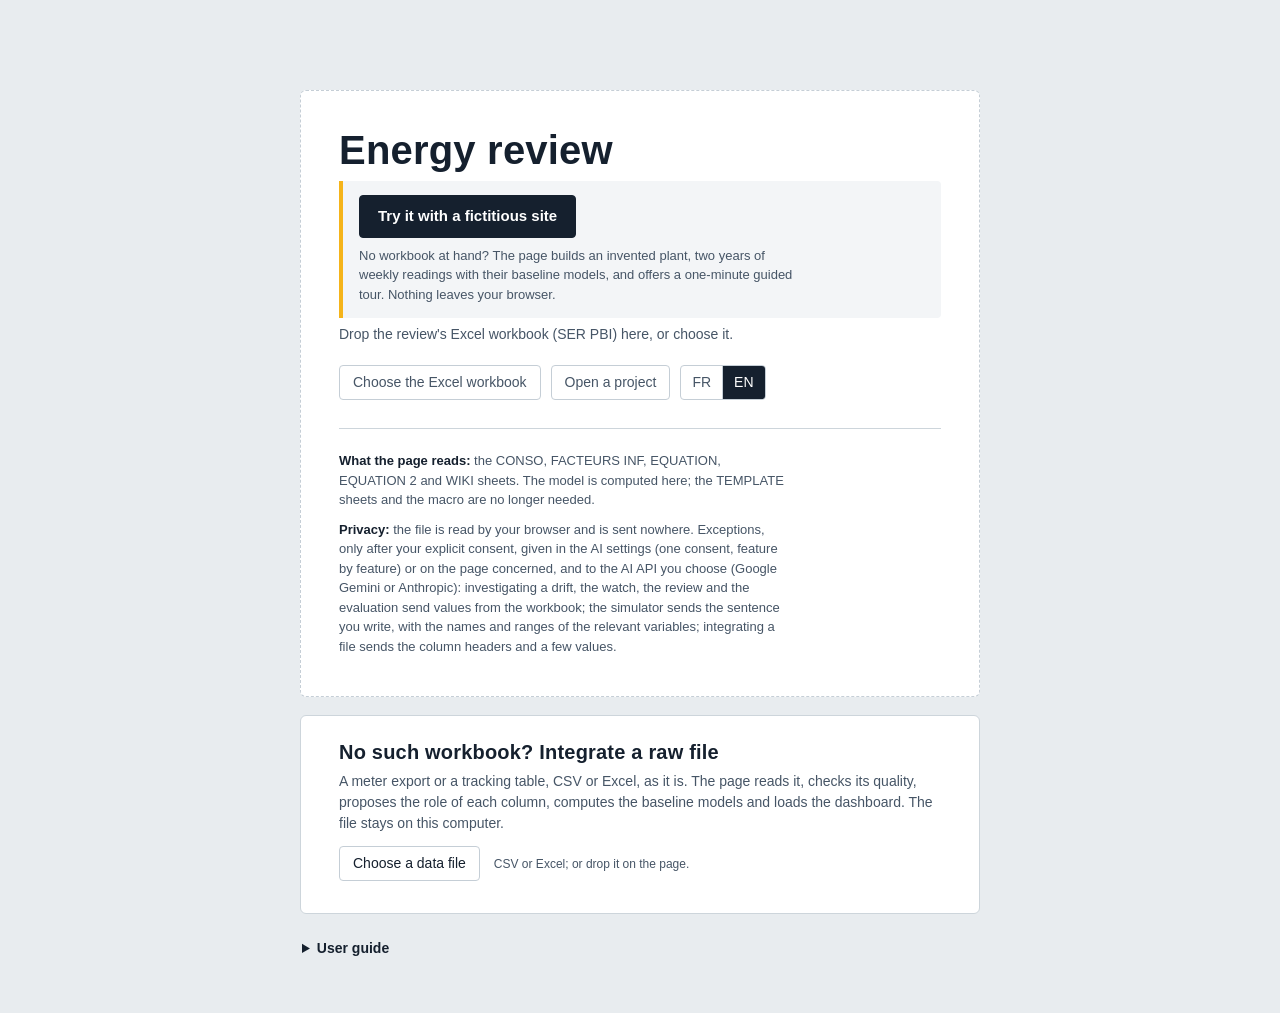
==== docs/index.html @ e47b9595 "Publish the dashboard on GitHub Pages docs/index.html is the assembled single-file dashboard; it run" ====
<!doctype html>
<html lang="fr">
<head>
<meta charset="utf-8">
<meta name="viewport" content="width=device-width, initial-scale=1">
<title>Revue énergétique</title>
<style>
/* Direction : une feuille de relevé d'atelier énergie. Fond acier froid, feuilles blanches, chiffres en DIN
   (le lettrage des compteurs et des plaques signalétiques), onglets en intercalaires de classeur,
   et un seul accent, l'ambre de signalisation, réservé à ce qui est « en cours ». Polices du système uniquement. */
:root {
  color-scheme: light;
  --plan: #e8ecef; --surface: #ffffff; --creux: #f3f5f7; --encre: #15202e; --encre2: #465566; --muet: #6b7884;
  --grille: #e2e7eb; --axe: #c5ced6; --bord: #cdd5db; --voile: rgba(21,32,46,.06); --signal: #f5b41a;
  --s1: #2a78d6; --s2: #eb6834; --s3: #1baf7a; --s4: #eda100; --s5: #e87ba4; --s6: #008300; --s7: #6250d6; --s8: #e34948;
  --plus: #e34948; --moins: #2a78d6; --contexte: #465566; --neutre: #c5ced6;
  --bon: #0ca30c; --critique: #d03b3b; --alerte: #f5b41a;
  --f-texte: "Avenir Next", "Segoe UI Variable Text", "Segoe UI", "Helvetica Neue", Arial, sans-serif;
  --f-chiffre: "DIN Alternate", Bahnschrift, "DIN 2014", "Roboto Condensed", "Avenir Next Condensed", "Arial Narrow", sans-serif;
}
@media (prefers-color-scheme: dark) {
  :root {
    color-scheme: dark;
    --plan: #0e141a; --surface: #17202a; --creux: #111920; --encre: #e9eef3; --encre2: #b4c0cb; --muet: #8493a1;
    --grille: #26313c; --axe: #36434f; --bord: #2c3945; --voile: rgba(233,238,243,.07); --signal: #e9a80c;
    --s1: #3987e5; --s2: #d95926; --s3: #199e70; --s4: #c98500; --s5: #d55181; --s6: #0ca30c; --s7: #9085e9; --s8: #e66767;
    --plus: #e66767; --moins: #3987e5; --contexte: #b4c0cb; --neutre: #465566; --alerte: #e9a80c;
  }
}
* { box-sizing: border-box; }
html, body { margin: 0; }
body { background: var(--plan); color: var(--encre); font: 14px/1.5 var(--f-texte); }
button, select, input { font: inherit; color: inherit; }
a { color: inherit; }
:focus-visible { outline: 2px solid var(--encre); outline-offset: 2px; }
.page { margin: 0; padding: 0; }

/* Coque : panneau de navigation à gauche, contenu à droite */
.coque { display: grid; grid-template-columns: 238px minmax(0, 1fr); min-height: 100vh; }
.panneau { position: sticky; top: 0; align-self: start; height: 100vh; overflow-y: auto; display: flex; flex-direction: column; gap: 20px; padding: 20px 12px 16px; border-right: 1px solid var(--bord); }
.marque { padding: 0 8px; }
.marque .nom { font: 700 21px/1.15 var(--f-chiffre); letter-spacing: .01em; }
.marque .fichier { color: var(--encre2); font-size: 12px; margin-top: 4px; overflow: hidden; text-overflow: ellipsis; white-space: nowrap; }
.marque .badge { display: inline-block; margin-top: 6px; }
.menu { position: relative; display: flex; flex-direction: column; gap: 16px; }
.titre-groupe { font-size: 12px; color: var(--muet); padding: 0 8px 4px; }
.entree { display: flex; align-items: center; gap: 10px; width: 100%; border: 0; background: none; border-radius: 5px; padding: 7px 8px; cursor: pointer; color: var(--encre2); text-align: left; }
.entree:hover { background: var(--voile); color: var(--encre); }
.entree[aria-current="page"] { background: var(--surface); color: var(--encre); font-weight: 600; box-shadow: 0 0 0 1px var(--bord); }
.entree svg { flex: none; }
.entree:focus-visible { outline-offset: -2px; }
.pied { margin-top: auto; display: flex; flex-direction: column; gap: 8px; padding: 0 2px; }
.pied .btn { width: 100%; text-align: center; }
.pied .segments { align-self: flex-start; }
.contenu { min-width: 0; max-width: 1380px; padding: 22px 28px 56px; }
.chapeau { color: var(--encre2); max-width: 84ch; margin: 0 0 18px; }

/* En-tête */
.entete { display: flex; flex-wrap: wrap; align-items: baseline; gap: 6px 16px; margin-bottom: 16px; }
.entete h1 { font: 700 26px/1.1 var(--f-chiffre); letter-spacing: .01em; margin: 0; }
.entete .fichier { color: var(--encre2); font-size: 13px; }
.entete .espace { flex: 1; }
.btn { border: 1px solid var(--axe); background: var(--surface); border-radius: 4px; padding: 6px 13px; cursor: pointer; text-decoration: none; display: inline-block; }
.btn:hover { border-color: var(--encre); }
.btn.principal { background: var(--encre); color: var(--surface); border-color: var(--encre); }
.btn.principal:hover { opacity: .88; }
.badge { font-size: 12px; color: var(--encre2); border: 1px solid var(--axe); border-radius: 3px; padding: 1px 8px; }
.en-cours { display: inline-block; font-size: 11.5px; font-weight: 600; line-height: 1.5; color: #15202e; background: var(--signal); border-radius: 3px; padding: 0 6px; }

.feuille { background: var(--surface); border: 1px solid var(--bord); border-radius: 6px; padding: 22px 26px 28px; }

/* Filtres */
.filtres { display: flex; flex-wrap: wrap; align-items: flex-end; gap: 12px 20px; margin-bottom: 20px; }
.filtre { display: flex; flex-direction: column; gap: 4px; }
.filtre > span { font-size: 12px; color: var(--encre2); }
.filtre > .segments { align-self: flex-start; }
.segments { display: inline-flex; border: 1px solid var(--axe); border-radius: 4px; overflow: hidden; background: var(--surface); }
.segments button { border: 0; background: none; padding: 6px 11px; cursor: pointer; color: var(--encre2); }
.segments button + button { border-left: 1px solid var(--axe); }
.segments button:hover { background: var(--voile); }
.segments button[aria-pressed="true"] { background: var(--encre); color: var(--surface); }
.segments button:focus-visible { outline-offset: -3px; }
select, input[type="date"], input[type="number"], input[type="password"] { border: 1px solid var(--axe); background: var(--surface); border-radius: 4px; padding: 6px 8px; max-width: 280px; }
input[type="password"] { width: 260px; max-width: 100%; }
input[type="number"] { width: 130px; }
.dates { display: inline-flex; align-items: center; gap: 6px; color: var(--encre2); }

/* Constat : la phrase qui ouvre l'onglet Dérives */
.constat { margin: 0 0 22px; padding: 2px 0 2px 18px; border-left: 6px solid var(--bord); }
.constat.alerte { border-left-color: var(--signal); }
.constat p { margin: 0; }
.constat .titre { font: 700 30px/1.16 var(--f-chiffre); letter-spacing: .005em; max-width: 50ch; }
.constat .suite { margin-top: 8px; color: var(--encre2); max-width: 72ch; }

/* Relevé : les chiffres de la période, lus comme sur un afficheur, séparés par des filets */
.tuiles { display: grid; grid-template-columns: repeat(auto-fit, minmax(176px, 1fr)); gap: 18px 0; margin: 0 0 22px -18px; overflow: hidden; }
.tuile { display: flex; flex-direction: column; padding: 0 18px; box-shadow: -1px 0 0 var(--bord); min-width: 0; }
.tuile .val { order: 0; font: 700 30px/1.1 var(--f-chiffre); font-variant-numeric: tabular-nums; overflow-wrap: anywhere; }
.tuile .lib { order: 1; font-size: 13px; font-weight: 600; margin-top: 5px; }
.tuile .det { order: 2; font-size: 12px; color: var(--encre2); margin-top: 1px; }
.tuile.hero .val { font-size: 48px; }
.fleche { display: inline-block; font-size: 11px; margin-right: 4px; }
.fleche.plus { color: var(--critique); } .fleche.moins { color: var(--bon); }

/* Sections de la feuille */
.grille { display: grid; grid-template-columns: repeat(12, minmax(0, 1fr)); gap: 30px 36px; }
.carte { grid-column: span 12; border-top: 1px solid var(--bord); padding-top: 16px; min-width: 0; }
.carte.demi { grid-column: span 6; }
@media (max-width: 900px) { .grille { grid-template-columns: minmax(0, 1fr); } .grille > * { grid-column: 1 / -1 !important; } }
.carte-tete { display: flex; align-items: baseline; gap: 12px; margin-bottom: 10px; }
.carte-tete h2 { font: 700 18px/1.25 var(--f-chiffre); letter-spacing: .01em; margin: 0; flex: 1; }
.carte-tete .sous { display: block; font: 400 12.5px/1.45 var(--f-texte); letter-spacing: 0; color: var(--encre2); margin-top: 3px; max-width: 96ch; }
.lien { border: 0; background: none; padding: 0; color: var(--encre2); cursor: pointer; text-decoration: underline; text-underline-offset: 2px; font-size: 12px; white-space: nowrap; }
.lien:hover { color: var(--encre); }
td .lien { font-size: inherit; color: var(--encre); }
.legende { display: flex; flex-wrap: wrap; gap: 4px 16px; font-size: 12px; color: var(--encre2); margin: 2px 0 6px; }
.legende span { display: inline-flex; align-items: center; gap: 6px; }
.cle-ligne { width: 16px; height: 2px; border-radius: 1px; display: inline-block; }
.cle-bloc { width: 10px; height: 10px; border-radius: 2px; display: inline-block; }
.cle-bande { width: 16px; height: 10px; border-radius: 2px; display: inline-block; opacity: .22; }
.zone { position: relative; width: 100%; }
.zone svg { display: block; width: 100%; overflow: visible; }
svg text { font: 11px var(--f-texte); fill: var(--muet); font-variant-numeric: tabular-nums; }
svg text.fin { fill: var(--encre2); font-size: 12px; }
svg text.titre-axe { fill: var(--encre2); }
.vide { color: var(--encre2); padding: 26px 0; }

/* Tableaux */
.table-defile { max-height: 340px; overflow: auto; }
table { border-collapse: collapse; width: 100%; font-size: 13px; font-variant-numeric: tabular-nums; }
th, td { padding: 6px 10px; text-align: right; border-bottom: 1px solid var(--grille); white-space: nowrap; }
th:first-child, td:first-child { text-align: left; padding-left: 0; }
th:last-child, td:last-child { padding-right: 0; }
thead th { position: sticky; top: 0; background: var(--surface); color: var(--encre2); font-weight: 600; border-bottom: 0; box-shadow: inset 0 -1.5px 0 var(--encre); }
tbody tr:hover td { background: var(--voile); }
td:has(> .btn.petit) { position: sticky; right: 0; background: var(--surface); box-shadow: -10px 0 8px -8px var(--surface); }

/* Barres classées et jauges */
.rangs { display: grid; grid-template-columns: minmax(120px, 34%) 1fr auto; gap: 8px 12px; align-items: center; font-size: 13px; }
.rangs .nom { overflow: hidden; text-overflow: ellipsis; white-space: nowrap; }
.rangs .piste { height: 12px; background: var(--voile); border-radius: 0 3px 3px 0; position: relative; }
.rangs .barre { position: absolute; left: 0; top: 0; bottom: 0; border-radius: 0 3px 3px 0; min-width: 2px; }
.rangs .chiffre { text-align: right; font-variant-numeric: tabular-nums; white-space: nowrap; }
.rangs .chiffre small { color: var(--encre2); margin-left: 6px; }
.rangs .ligne { display: contents; }
.rangs .ligne:hover .barre { filter: brightness(1.12); }

/* Barre segmentée */
.segbarre { display: flex; gap: 2px; height: 28px; margin: 6px 0 8px; }
.segbarre div { border-radius: 3px; min-width: 3px; display: flex; align-items: center; padding: 0 8px; color: #fff; font-size: 12px; font-weight: 600; white-space: nowrap; overflow: hidden; }
.segbarre div.sombre { color: #15202e; }
.segbarre div:hover { filter: brightness(1.1); }

/* Points à vérifier dans le classeur */
.alertes { background: var(--surface); border: 1px solid var(--bord); border-left: 4px solid var(--signal); border-radius: 0 4px 4px 0; padding: 8px 14px; margin-bottom: 16px; font-size: 13px; }
.alertes summary { cursor: pointer; }
.alertes ul { margin: 6px 0 2px; padding-left: 20px; color: var(--encre2); }

/* Accueil */
.accueil { max-width: 680px; margin: 10vh auto 0; background: var(--surface); border: 1px dashed var(--axe); border-radius: 6px; padding: 38px 38px 30px; }
.accueil.survol { border-style: solid; border-color: var(--encre); background: var(--creux); }
.accueil h1 { font: 700 40px/1.05 var(--f-chiffre); letter-spacing: .005em; margin: 0 0 10px; }
.accueil p { color: var(--encre2); margin: 6px 0 20px; max-width: 62ch; }
.accueil .aide { font-size: 13px; color: var(--encre2); margin-top: 28px; border-top: 1px solid var(--bord); padding-top: 16px; }
.accueil .aide p { margin: 6px 0 10px; }
.accueil .aide b { color: var(--encre); }
.erreur { color: var(--critique); margin-top: 14px; font-weight: 600; }

/* Infobulle */
.tip { position: fixed; z-index: 10; pointer-events: none; background: var(--surface); border: 1px solid var(--axe); border-radius: 4px; box-shadow: 0 8px 22px rgba(21,32,46,.18); padding: 8px 10px; font-size: 12.5px; max-width: 320px; }
.tip .t { color: var(--encre2); margin-bottom: 4px; }
.tip .l { display: flex; align-items: center; gap: 8px; }
.tip .l b { font-variant-numeric: tabular-nums; }
.tip .l span.n { color: var(--encre2); }

.arbo-energie { display: flex; align-items: center; gap: 8px; }
.note { font-size: 12px; color: var(--encre2); margin-top: 8px; max-width: 110ch; }
.note.attention::before { content: "⚠ "; color: var(--alerte); }

/* Onglet Dérives et agent d'instruction */
.btn.petit { padding: 2px 9px; font-size: 12px; }
.btn[disabled] { opacity: .45; cursor: default; }
.carte .filtre { max-width: 100%; }
.avis { background: var(--creux); border-left: 4px solid var(--signal); border-radius: 0 4px 4px 0; padding: 12px 16px; margin: 4px 0 14px; font-size: 13px; max-width: 110ch; }
.avis p { margin: 4px 0; }
.avis ul { margin: 6px 0; padding-left: 20px; color: var(--encre2); }
/* Suivi de l'instruction : progression, puis journal en étapes (un tour du modèle = une étape) */
.instruction { display: grid; grid-template-columns: minmax(0, 1fr); gap: 18px; margin-top: 8px; }
@media (min-width: 1100px) {
  .instruction { grid-template-columns: minmax(0, 5fr) minmax(0, 7fr); gap: 32px; align-items: start; }
  .instruction .suivi { position: sticky; top: 12px; }
  .instruction .journal { max-height: calc(100vh - 170px); }
}
.resultat > div:empty { display: none; }
.progres { display: flex; flex-wrap: wrap; align-items: center; gap: 6px 12px; margin-bottom: 8px; min-height: 24px; }
.progres b { font: 700 17px/1.2 var(--f-chiffre); letter-spacing: .01em; }
.progres .phase { color: var(--encre2); font-size: 13px; font-variant-numeric: tabular-nums; }
.voyant { width: 9px; height: 9px; border-radius: 50%; background: var(--signal); display: inline-block; flex: none; }
.voyant.bon { background: var(--bon); }
.voyant.mauvais { background: var(--critique); }
@media (prefers-reduced-motion: no-preference) { .voyant.actif { animation: battre 1.2s ease-in-out infinite; } }
@keyframes battre { 50% { opacity: .25; } }
.avancement { display: flex; gap: 3px; flex: 1 1 140px; max-width: 300px; }
.avancement span { height: 6px; flex: 1; border-radius: 2px; background: var(--grille); }
.avancement .fait { background: var(--encre); }
.avancement .cours { background: var(--signal); }
.avancement .echec { background: var(--critique); }
.journal { position: relative; border: 1px solid var(--bord); border-radius: 4px; background: var(--creux); padding: 10px 14px 10px 18px; max-height: 420px; overflow: auto; font-size: 13px; margin: 0 0 8px; }
.episode-eval { font-weight: 600; margin: 10px 0 6px -4px; }
.episode-eval:first-child { margin-top: 0; }
.etape { position: relative; padding: 0 0 10px 16px; border-left: 2px solid var(--bord); }
.etape:last-child { padding-bottom: 2px; }
.etape::before { content: ""; position: absolute; left: -7px; top: 4px; width: 8px; height: 8px; border-radius: 50%; background: var(--creux); border: 2px solid var(--axe); }
.etape.cours::before { background: var(--signal); border-color: var(--signal); }
.etape.fait::before { background: var(--encre); border-color: var(--encre); }
.etape.echec::before { background: var(--critique); border-color: var(--critique); }
.etape .tete { display: flex; align-items: baseline; gap: 10px; font-weight: 600; }
.etape .duree { font-weight: 400; color: var(--muet); font-variant-numeric: tabular-nums; }
.etape .dit, .etape .attente { color: var(--encre2); white-space: pre-wrap; margin: 2px 0; }
.etape .attente::before { content: "⏳ "; }
.etape details { margin: 3px 0; padding: 1px 4px; border-radius: 3px; }
.etape details.ko summary { color: var(--critique); }
.etape details.vise { background: color-mix(in srgb, var(--signal) 28%, transparent); box-shadow: 0 0 0 2px var(--signal); }
.etape summary b { font-weight: 600; }
/* Chiffres de la fiche : au survol, d'où vient le nombre */
.nb { border-bottom: 1px dotted var(--muet); cursor: help; }
.nb.absent { background: color-mix(in srgb, var(--signal) 40%, transparent); border-bottom: 1px solid var(--encre); }
.journal summary { cursor: pointer; overflow-wrap: anywhere; }
.journal code, .journal pre { font: 12px ui-monospace, Menlo, Consolas, monospace; }
.journal pre { margin: 4px 0 6px; padding: 6px 8px; background: var(--surface); border: 1px solid var(--bord); border-radius: 3px; max-height: 220px; overflow: auto; white-space: pre-wrap; overflow-wrap: anywhere; }
/* La fiche de dérive est un document : un feuillet, relié par sa marge */
.fiche { border: 1px solid var(--bord); border-left: 4px solid var(--encre); border-radius: 0 4px 4px 0; padding: 16px 22px 14px; margin-top: 10px; background: var(--creux); }
.fiche h3 { font: 700 18px/1.25 var(--f-chiffre); letter-spacing: .01em; margin: 0 0 2px; }
.fiche dl { display: grid; grid-template-columns: minmax(130px, 20%) minmax(0, 88ch); gap: 9px 18px; margin: 12px 0; font-size: 13.5px; }
.fiche dt { color: var(--encre2); }
.fiche dd { margin: 0; white-space: pre-wrap; overflow-wrap: anywhere; }
.fiche ol, .fiche ul { margin: 0; padding-left: 18px; }
.fiche li + li { margin-top: 5px; }
.fiche .preuve { display: block; color: var(--encre2); font-size: 12.5px; }
.fiche-pied { display: flex; flex-wrap: wrap; align-items: center; gap: 8px 14px; }

/* Graphiques : période signalée et projection */
svg text.marque { fill: #15202e; font-size: 11px; font-weight: 600; }
.cle-tirets { width: 16px; height: 0; border-top: 2px dashed; display: inline-block; }
/* Fiche : relevé de l'enjeu, relecture du juge, évaluation */
.fiche .tuiles { margin-top: 14px; margin-bottom: 6px; }
.juge { margin-top: 12px; padding: 10px 14px; border-left: 4px solid var(--bord); background: var(--surface); font-size: 13px; max-width: 110ch; }
.juge.ok { border-left-color: var(--bon); }
.juge.ko { border-left-color: var(--critique); }
.juge p { margin: 0 0 4px; }
.juge ul { margin: 6px 0; padding-left: 18px; }
.juge li + li { margin-top: 4px; }
.evaluation { margin: 0; }
.evaluation h3 { font: 700 18px/1.25 var(--f-chiffre); letter-spacing: .01em; margin: 0 0 4px; }
/* Mode d'emploi */
.fig { margin: 12px 0 16px; }
.fig img { display: block; width: 100%; max-width: 1040px; height: auto; border: 1px solid var(--axe); border-radius: 6px; }
.guide .fig ol { list-style: none; margin: 12px 0 0; padding: 0; counter-reset: repere; }
.guide .fig li { counter-increment: repere; position: relative; padding-left: 34px; min-height: 24px; }
.guide .fig li + li { margin-top: 7px; }
.guide .fig li::before { content: counter(repere); position: absolute; left: 0; top: -1px; width: 23px; height: 23px; border-radius: 50%; background: var(--signal); color: #15202e; font: 700 13px/23px var(--f-texte); text-align: center; }
.guide .sommaire { display: flex; flex-wrap: wrap; gap: 6px 8px; margin: 0 0 6px; }
.guide p, .guide li, .guide dd { max-width: 86ch; }
.guide p { margin: 0 0 8px; }
.guide ol, .guide ul { margin: 0 0 8px; padding-left: 22px; }
.guide li + li { margin-top: 5px; }
.guide dl { display: grid; grid-template-columns: minmax(120px, 190px) minmax(0, 1fr); gap: 7px 18px; margin: 0 0 8px; }
.guide dt { font-weight: 600; }
.guide dd { margin: 0; }
.guide .vers { display: flex; flex-wrap: wrap; gap: 8px; margin-top: 6px; }
.guide-accueil { max-width: 680px; margin: 18px auto 48px; }
.guide-accueil summary { cursor: pointer; font-weight: 600; padding: 6px 2px; }
.guide-accueil .grille { margin-top: 10px; background: var(--surface); border: 1px solid var(--bord); border-radius: 6px; padding: 4px 24px 22px; gap: 22px; }
@media (max-width: 700px) {
  .coque { grid-template-columns: minmax(0, 1fr); }
  .panneau { position: static; height: auto; border-right: 0; border-bottom: 1px solid var(--bord); padding: 12px; gap: 10px; }
  .menu { flex-direction: row; gap: 4px; overflow-x: auto; scrollbar-width: none; }
  .groupe { display: flex; gap: 2px; }
  .titre-groupe { display: none; }
  .entree { width: auto; white-space: nowrap; }
  .pied { margin-top: 0; flex-direction: row; flex-wrap: wrap; }
  .pied .btn { width: auto; }
  .contenu { padding: 14px 12px 40px; }
  .feuille { padding: 16px 14px 20px; }
  .entete h1 { font-size: 22px; }
  .constat .titre { font-size: 23px; }
  .tuile .val { font-size: 25px; }
  .tuiles { grid-template-columns: repeat(auto-fit, minmax(140px, 1fr)); }
  .fiche dl { grid-template-columns: 1fr; gap: 2px 0; }
  .fiche dd { margin-bottom: 8px; }
  .guide dl { grid-template-columns: 1fr; gap: 2px 0; }
  .guide dd { margin-bottom: 8px; }
}
@media print {
  .filtres, .panneau, .lien { display: none !important; }
  .coque { display: block; }
  body { background: #fff; }
  .feuille { border: 0; padding: 0; }
  td .lien { display: inline !important; text-decoration: none; }
}

/* bloc replié commun (repli) */
details.repli { margin-top: 10px; border-top: 1px solid var(--bord); padding-top: 8px; }
details.repli > summary { cursor: pointer; color: var(--encre2); font-size: .92em; list-style: none; display: inline-flex; align-items: center; gap: 6px; }
details.repli > summary::-webkit-details-marker { display: none; }
details.repli > summary::before { content: "▸"; display: inline-block; transition: transform .15s; }
details.repli[open] > summary::before { transform: rotate(90deg); }
details.repli > summary:focus-visible { outline: 2px solid currentColor; outline-offset: 2px; border-radius: 3px; }
details.repli > .repli-corps { margin-top: 8px; }
@media (prefers-reduced-motion: reduce) { details.repli > summary::before { transition: none; } }

/* ==== module : idee-1-prevision ==== */
/* Module « Prévision » : seulement ce que le style d'origine n'a pas. Couleurs par variables, donc thème sombre compris. */
.prev-segments button[disabled] { opacity: .45; cursor: not-allowed; }
.prev-segments button[disabled]:hover { background: none; }
.prev-note { margin: -8px 0 16px; }
.prev-avis { margin: 0 0 24px; }
.prev-avis p + p { margin-top: 8px; }
.prev-verdict { margin: 0 0 6px; padding-left: 12px; border-left: 4px solid var(--bord); font-weight: 600; max-width: 96ch; }
.prev-verdict.mieux { border-left-color: var(--bon); }
.prev-verdict.pire { border-left-color: var(--critique); }
.prev-verdict + p, .prev-verdict ~ p { margin: 0 0 8px; color: var(--encre2); font-size: 13px; max-width: 96ch; }
.prev-verdict ~ .table-defile { margin-top: 12px; }
svg text.prev-repere { fill: var(--encre2); font-weight: 600; }
/* Une seule colonne : la grille à 12 colonnes du style d'origine a 11 gouttières de 36 px, plus larges à elles seules qu'un écran de 390 px. */
.prev-grille { grid-template-columns: minmax(0, 1fr); }
.prev-grille > .carte { grid-column: auto; }
/* Vague 2 : la réponse d'abord, les avertissements en une ligne sous elle */
.prev-reponse { margin-bottom: 10px; }
.prev-ligne { margin: 0 0 6px; max-width: 110ch; }
.prev-grille + details.repli { margin-top: 18px; }
details.repli > .repli-corps > .prev-grille { margin-top: 0; }
.prev-filtres select { max-width: 220px; }


/* ==== module : idee-5-simulateur ==== */
/* Simulateur « et si » : une ligne de réglage par facteur, barres signées, tableau de comparaison */
.sim-champ { border: 1px solid var(--axe); background: var(--surface); border-radius: 4px; padding: 6px 10px; min-width: 0; max-width: 100%; width: 190px; }
.sim-phrase { display: flex; flex-wrap: wrap; gap: 8px; margin-bottom: 8px; }
.sim-phrase .sim-champ { flex: 1 1 280px; width: auto; }
.sim-facteur { display: grid; grid-template-columns: minmax(0, 1fr) minmax(0, 2.4fr); gap: 6px 22px; padding: 12px 0; border-top: 1px solid var(--grille); }
.sim-facteur .sim-nom b { display: block; overflow-wrap: anywhere; }
.sim-facteur .sim-nom small { color: var(--encre2); font-size: 12px; }
.sim-facteur .filtres { margin: 0; gap: 8px 14px; align-items: flex-end; }
.sim-facteur .note { grid-column: 1 / -1; margin: 0; }
.sim-facteur input[type="number"] { width: 96px; }
.sim-facteur select { max-width: 100%; }
.sim-puces { display: flex; flex-wrap: wrap; gap: 6px; }
.sim-puces .btn[aria-pressed="true"] { background: var(--encre); color: var(--surface); border-color: var(--encre); }
.sim-titre { font-size: 12px; color: var(--encre2); margin: 12px 0 6px; }
.sim-titre:first-child { margin-top: 0; }
.sim-barres .piste { border-radius: 3px; background: linear-gradient(var(--axe), var(--axe)) center / 1px 100% no-repeat, var(--voile); }
.sim-barres .barre { border-radius: 2px; min-width: 0; }
.sim-barres .nom { white-space: normal; overflow-wrap: anywhere; }
.sim-fort { font-weight: 600; }
.sim-compare th, .sim-compare td { white-space: normal; vertical-align: top; min-width: 132px; }
@media (max-width: 700px) {
  .sim-facteur { grid-template-columns: minmax(0, 1fr); }
  .sim-barres { grid-template-columns: minmax(96px, 38%) 1fr auto; }
}
/* Vague 2 : la réponse, puis le champ du scénario ; les avertissements en une ligne */
.sim-reponse { margin-bottom: 10px; }
.sim-reponse .titre { font-size: 24px; }
.sim-ligne { margin: 0 0 6px; max-width: 110ch; }
.sim-ecrire { margin: 0 0 14px; }
.sim-ecrire h2 { font-size: 15px; margin: 0 0 8px; }
.sim-ecrire .note { margin: 0; }
details.repli .sim-facteur:first-child { border-top: 0; }
@media (max-width: 700px) { .sim-reponse .titre { font-size: 20px; } }
.sim-tete-graphe { display: flex; flex-wrap: wrap; align-items: flex-end; justify-content: space-between; gap: 6px 18px; margin-bottom: 4px; }
.sim-tete-graphe .legende { margin: 0; }
.sim-tete-graphe select { max-width: 240px; }
.sim-replis > details.repli { margin-top: 0; padding: 7px 0; }
.sim-aide { margin: 0 0 4px; }
.sim-tete-graphe .filtre { flex-direction: row; align-items: center; gap: 8px; }
.sim-sous { margin: 0; flex: 1 1 200px; }


/* ==== module : idee-4-veille ==== */
/* Veille : éléments repris par la page Dérives (règle de tri, statuts, mémoire). Mêmes variables et mêmes filets que le reste de la feuille. */
.vei-gardes { margin: 12px 0 0; padding-left: 18px; font-size: 13px; color: var(--encre2); max-width: 110ch; }
.vei-gardes li + li { margin-top: 4px; }
.vei-bilan { margin: 0 0 10px; font-size: 13.5px; max-width: 110ch; }
.vei-coches { display: flex; flex-wrap: wrap; gap: 6px 20px; margin: 0 0 10px; font-size: 13px; }
.vei-coche { display: inline-flex; align-items: center; gap: 6px; cursor: pointer; }
.vei-coche input { margin: 0; accent-color: var(--encre); }
.vei-regle { margin: 0 0 12px; padding: 8px 12px; background: var(--creux); border-left: 4px solid var(--bord); border-radius: 0 4px 4px 0; font-size: 13px; max-width: 110ch; }
.vei-marque { display: inline-block; font-size: 11.5px; font-weight: 600; line-height: 1.5; color: var(--encre2); border: 1px solid var(--axe); border-radius: 3px; padding: 0 6px; white-space: normal; }
.vei-marque.fort { color: var(--encre); border-color: var(--encre); }
.vei-marque + .vei-marque { margin-left: 4px; }
.vei-detail { display: block; font-size: 12px; color: var(--encre2); }
.vei-saisie { display: inline-flex; flex-wrap: wrap; align-items: center; gap: 6px; }
.vei-motif { border: 1px solid var(--axe); background: var(--surface); border-radius: 4px; padding: 4px 8px; width: 230px; max-width: 100%; font-size: 13px; }
.vei-etat { margin: 4px 0 10px; font-size: 13.5px; color: var(--encre2); }
.vei-etat.erreur { color: var(--critique); font-weight: 600; }
.vei-pied { display: flex; flex-wrap: wrap; align-items: center; gap: 8px 14px; }
.vei-libelle { font-size: 12px; color: var(--encre2); }


/* ==== module : idee-2-revue ==== */
/* Module Revue : quatre étapes à l'écran, puis le document, seul à l'impression. */
.rev-marge { margin: 0 0 10px; }
.rev-actions { display: flex; flex-wrap: wrap; align-items: center; gap: 8px 14px; margin: 0 0 10px; }
.rev-actions .note, .rev-valider .note { margin: 0; flex: 1 1 240px; }
.rev-actions .progres { margin: 0; }
.rev-page input[type="text"] { border: 1px solid var(--axe); background: var(--surface); border-radius: 4px; padding: 6px 8px; width: 240px; max-width: 100%; }
.rev-valider { margin: 22px 0 12px; padding-top: 14px; border-top: 1px solid var(--bord); }
.rev-page .journal pre { white-space: pre-wrap; overflow-wrap: anywhere; }

/* Dossier de faits : identifiant en marge, phrase en regard */
.rev-faits summary { cursor: pointer; font-weight: 600; padding: 4px 0; }
.rev-grille-faits { display: grid; grid-template-columns: 3.2em minmax(0, 104ch); gap: 4px 10px; margin: 0; font-size: 13px; }
.rev-grille-faits dt { font: 700 13px/1.5 var(--f-chiffre); color: var(--encre2); }
.rev-grille-faits dd { margin: 0; overflow-wrap: anywhere; }

/* Relecture : une section par feuillet, la marge dit son état */
.rev-section { border-left: 4px solid var(--bord); padding: 2px 0 4px 16px; margin: 18px 0 0; max-width: 104ch; }
.rev-section.ok { border-left-color: var(--bon); }
.rev-section.ko { border-left-color: var(--critique); }
.rev-section.attente { border-left-color: var(--signal); }
.rev-section-tete { display: flex; flex-wrap: wrap; align-items: baseline; gap: 6px 10px; }
.rev-section h3 { font: 700 17px/1.25 var(--f-chiffre); letter-spacing: .01em; margin: 0; flex: 1 1 220px; }
.rev-texte { white-space: pre-wrap; overflow-wrap: anywhere; margin: 6px 0; font-size: 13.5px; line-height: 1.6; }
.rev-renvoi { font: 600 11.5px var(--f-chiffre); color: var(--muet); white-space: nowrap; cursor: help; }
.nb.rev-hors { border-bottom: 2px dotted var(--signal); }
.nb.rev-leve { border-bottom: 1px dashed var(--muet); }
.rev-sig { background: color-mix(in srgb, var(--signal) 40%, transparent); color: inherit; border-bottom: 1px solid var(--encre); }
.rev-section textarea { display: block; width: 100%; min-height: 190px; margin: 8px 0; padding: 8px 10px; font: inherit; line-height: 1.5; color: inherit; background: var(--surface); border: 1px solid var(--axe); border-radius: 4px; resize: vertical; }
.rev-section .juge { margin-top: 6px; font-size: 12.5px; }
.rev-signalements { list-style: none; margin: 0 0 12px; padding: 0; font-size: 13px; max-width: 110ch; }
.rev-signalements li { display: flex; flex-wrap: wrap; align-items: baseline; gap: 4px 12px; padding: 6px 0 6px 12px; border-left: 4px solid var(--critique); border-bottom: 1px solid var(--grille); }
.rev-signalements li.leve { border-left-color: var(--bord); color: var(--muet); }
.rev-signalements span { flex: 1 1 260px; min-width: 0; overflow-wrap: anywhere; }

/* Le document : ce qui s'imprime */
.rev-document { background: var(--surface); border: 1px solid var(--bord); border-top: 4px solid var(--encre); border-radius: 0 0 4px 4px; padding: 26px 32px 22px; margin: 28px 0 0; max-width: 100ch; }
.rev-document h2 { font: 700 27px/1.15 var(--f-chiffre); letter-spacing: .005em; margin: 2px 0 14px; }
.rev-document h3 { font: 700 17px/1.25 var(--f-chiffre); letter-spacing: .01em; margin: 22px 0 4px; padding-top: 12px; border-top: 1px solid var(--bord); }
.rev-document p { margin: 0; }
.rev-bandeau { border-left: 4px solid var(--signal); background: var(--creux); padding: 8px 12px; margin: 0 0 14px; font-weight: 600; }
.rev-bandeau ul { font-weight: 400; font-size: 13px; margin: 4px 0 0; padding-left: 18px; }
.rev-meta { display: grid; grid-template-columns: minmax(150px, 27%) minmax(0, 1fr); gap: 5px 16px; margin: 0; font-size: 12.5px; }
.rev-meta dt { color: var(--encre2); }
.rev-meta dd { margin: 0; overflow-wrap: anywhere; }
.rev-document mark.rev-sig::after { content: " ⚠"; }
.rev-annexe .rev-grille-faits { font-size: 12px; margin-top: 8px; }
.rev-document footer { margin-top: 22px; padding-top: 10px; border-top: 1px solid var(--bord); }
@media (max-width: 700px) {
  .rev-document { padding: 16px 14px; }
  .rev-document h2 { font-size: 22px; }
  .rev-meta { grid-template-columns: 1fr; gap: 0; }
  .rev-meta dd { margin-bottom: 7px; }
  .rev-section { padding-left: 10px; }
}
@media print {
  .rev-ecran, .contenu:has(.rev-page) > .entete, .contenu:has(.rev-page) > .alertes { display: none !important; }
  .contenu:has(.rev-page) { max-width: none; padding: 0; }
  .rev-document { page: rev-revue; border: 0; padding: 0; margin: 0; max-width: none; background: none; font-size: 10.5pt; line-height: 1.45; }
  .rev-document, .rev-document * { color: #15202e !important; }
  .rev-document h2 { font-size: 21pt; }
  .rev-document h3 { font-size: 12.5pt; border-top-color: #9aa7b3; break-after: avoid; }
  .rev-texte { font-size: 10.5pt; orphans: 3; widows: 3; }
  .rev-meta { font-size: 9pt; break-inside: avoid; }
  .rev-bandeau { background: none; border: 1pt solid #15202e; border-left-width: 4pt; break-inside: avoid; }
  .rev-sig { background: none; border-bottom: 1.5pt solid #15202e; font-weight: 700; }
  .rev-renvoi { color: #465566 !important; }
  .rev-annexe { break-before: page; }
  .rev-annexe .rev-grille-faits { font-size: 8.5pt; }
  .rev-grille-faits dd, .rev-document li { break-inside: avoid; }
  @page rev-revue { margin: 18mm 17mm 16mm; }
}
/* Vague 2 : la réponse d'abord */
.rev-reponse { margin-bottom: 14px; }
.rev-reponse .titre { font-size: 24px; }
@media print { .rev-reponse { display: none; } }


/* ==== module : idee-3-evaluation ==== */
/* Module « Évaluation » : note d'une question, piste de réussite, tableaux à texte long. */
.evl-note { display: inline-block; font-size: 12px; font-weight: 600; line-height: 1.5; white-space: nowrap; color: var(--encre2); border: 1px solid var(--axe); border-left-width: 4px; border-radius: 3px; padding: 0 7px; background: var(--surface); }
.evl-note.bon { color: var(--encre); border-left-color: var(--bon); }
.evl-note.mauvais { color: var(--encre); border-left-color: var(--critique); }
.evl-voulue { display: inline-block; margin-left: 6px; font-size: 11.5px; font-weight: 600; line-height: 1.5; white-space: nowrap; color: #15202e; background: var(--signal); border-radius: 3px; padding: 0 6px; cursor: help; }
.evl-piste { display: block; width: 100%; min-width: 90px; height: 10px; background: var(--voile); border-radius: 2px; overflow: hidden; }
.evl-piste span { display: block; height: 100%; background: var(--encre); }
.evl-large { max-height: 560px; }
.evl-large td { vertical-align: top; }
.evl-large td:nth-child(3), .evl-jeu td:nth-child(4), .evl-jeu td:nth-child(5) { white-space: normal; text-align: left; min-width: 250px; overflow-wrap: anywhere; }
.evl-large th:nth-child(3), .evl-jeu th:nth-child(4), .evl-jeu th:nth-child(5) { text-align: left; }
.evl-jeu summary { cursor: pointer; font-weight: 600; padding: 2px 0 8px; }
.evl-jeu code { font: 12px ui-monospace, Menlo, Consolas, monospace; color: var(--encre2); }
.evl-echec { border-left-color: var(--critique); }
.evl-echec + .evl-echec { margin-top: 12px; }
.evl-echec h3 { font-size: 16px; }
.evl-echec dl { margin-bottom: 2px; }
.evl-h3 { font: 700 15px/1.25 var(--f-chiffre); letter-spacing: .01em; margin: 18px 0 6px; }
@media (max-width: 700px) { .evl-large td:nth-child(3), .evl-jeu td:nth-child(4), .evl-jeu td:nth-child(5) { min-width: 200px; } }
/* Vague 2 : la réponse d'abord */
.evl-reponse { margin-bottom: 14px; }
.evl-reponse .titre { font-size: 24px; }


/* ==== module : idee-6-integration ==== */
/* Module Intégration : un second feuillet sous la zone de dépôt, puis une page du tableau de bord. */
.itg-accueil { max-width: 680px; margin: 18px auto 0; background: var(--surface); border: 1px solid var(--bord); border-radius: 6px; padding: 24px 38px 26px; }
.itg-accueil.itg-large { max-width: 1120px; }
.itg-titre { font: 700 20px/1.25 var(--f-chiffre); letter-spacing: .01em; margin: 0 0 6px; }
.itg .carte + .itg-titre { margin-top: 30px; padding-top: 16px; border-top: 1px solid var(--bord); }
.itg p { color: var(--encre2); max-width: 96ch; margin: 6px 0 12px; overflow-wrap: anywhere; }
.itg p.erreur { color: var(--critique); }
.itg .carte { margin-top: 24px; }
.itg .filtres { margin-bottom: 4px; }
.itg-actions { display: flex; flex-wrap: wrap; align-items: center; gap: 8px 14px; margin: 10px 0 6px; }
.itg-actions .note { margin-top: 0; }
.itg-actions .btn { white-space: normal; text-align: left; }
.itg-points { margin: 4px 0 12px; padding-left: 20px; font-size: 13px; color: var(--encre2); max-width: 110ch; }
.itg-points li + li { margin-top: 5px; }
.itg-bloque li { color: var(--critique); font-weight: 600; }
.itg-gauche th, .itg-gauche td { text-align: left; vertical-align: top; }
.itg-gauche .table-defile { max-height: 420px; }
.itg-pli { display: block; white-space: normal; min-width: 180px; max-width: 360px; color: var(--encre2); font-size: 12.5px; }
.itg-eq { font-variant-numeric: tabular-nums; overflow-wrap: anywhere; }
.itg input[type="text"] { border: 1px solid var(--axe); background: var(--surface); border-radius: 4px; padding: 4px 7px; width: 170px; max-width: 100%; }
.itg td select { padding: 4px 6px; }
.itg details { margin: 6px 0 10px; font-size: 13px; }
.itg summary { cursor: pointer; color: var(--encre2); }
.itg pre { font: 12px ui-monospace, Menlo, Consolas, monospace; white-space: pre-wrap; overflow-wrap: anywhere; max-height: 260px; overflow: auto; margin: 6px 0; padding: 6px 8px; background: var(--surface); border: 1px solid var(--bord); border-radius: 3px; }
@media (max-width: 700px) { .itg-accueil { padding: 18px 16px 20px; } }
/* Vague 2 : la réponse d'abord, sur la page (pas sur l'accueil) */
.itg-reponse { margin-bottom: 14px; }
.itg-reponse .titre { font-size: 22px; overflow-wrap: anywhere; }


/* ==== module : idee-10-accueil ==== */
/* Module « Accueil » (acc) : essai sur un site fictif, vue d'ensemble, bandeau « données fictives », visite guidée. */
.acc-essai { margin: 6px 0 4px; padding: 14px 16px; background: var(--creux); border-left: 4px solid var(--signal); border-radius: 0 4px 4px 0; }
.acc-essai .btn.principal { font-size: 15px; font-weight: 600; padding: 9px 18px; }
.accueil .acc-essai p { margin: 8px 0 0; font-size: 13px; }
.accueil .acc-essai p.acc-ou { display: none; }
.acc-bandeau { flex-basis: 100%; display: flex; flex-wrap: wrap; align-items: baseline; gap: 2px 10px; font-size: 12.5px; color: var(--encre2); background: var(--creux); border: 1px dashed var(--axe); border-left: 4px solid var(--signal); border-radius: 0 4px 4px 0; padding: 5px 10px; }
.acc-bandeau b { color: var(--encre); }
.acc-outils { display: flex; justify-content: flex-end; margin: -6px 0 4px; }
.acc-synthese .titre { max-width: 62ch; font-size: 24px; }
.acc-tuiles .tuile .det .lien { font-size: inherit; }
.acc-liste { list-style: none; margin: 0; padding: 0; display: flex; flex-direction: column; gap: 12px; }
.acc-liste li { display: grid; grid-template-columns: minmax(0, 1fr) auto; gap: 2px 12px; align-items: center; padding: 10px 0 0; border-top: 1px solid var(--grille); }
.acc-liste li:first-child { border-top: 0; padding-top: 0; }
.acc-liste .acc-quoi { grid-column: 1; min-width: 0; overflow-wrap: anywhere; }
.acc-liste .acc-quoi .badge { margin-left: 4px; white-space: nowrap; }
.acc-liste .acc-nom { font: inherit; color: var(--encre); white-space: normal; text-align: left; overflow-wrap: anywhere; }   /* nom de la dérive : lien vers son détail */
.acc-liste .acc-chiffres { grid-column: 1; font-size: 12.5px; color: var(--encre2); }
.acc-liste .btn { grid-column: 2; grid-row: 1 / span 2; white-space: nowrap; }
.acc-montant { font: 700 15px/1.2 var(--f-chiffre); color: var(--encre); font-variant-numeric: tabular-nums; }
.acc-fait { color: var(--bon); border-color: var(--bon); }
.acc-actions { counter-reset: acc; }
.acc-actions li .acc-quoi::before { counter-increment: acc; content: counter(acc) ". "; font-weight: 700; color: var(--muet); }
@media (max-width: 480px) { .acc-liste li { grid-template-columns: minmax(0, 1fr); } .acc-liste .btn { grid-column: 1; grid-row: auto; justify-self: start; margin-top: 4px; } }

/* Visite guidée */
.acc-voile { position: fixed; inset: 0; z-index: 60; background: transparent; }
.acc-voile.plein { background: rgba(8, 13, 20, .55); }
.acc-spot { position: fixed; z-index: 61; border-radius: 6px; pointer-events: none; box-shadow: 0 0 0 3px var(--signal), 0 0 0 200vmax rgba(8, 13, 20, .55); }
.acc-spot[hidden] { display: none; }
.acc-bulle { position: fixed; z-index: 62; width: min(380px, calc(100vw - 24px)); background: var(--surface); color: var(--encre); border: 1px solid var(--bord); border-top: 4px solid var(--signal); border-radius: 6px; box-shadow: 0 12px 32px rgba(0, 0, 0, .28); padding: 14px 16px 12px; }
.acc-bulle:focus { outline: none; }
.acc-bulle h2 { font: 700 18px/1.25 var(--f-chiffre); margin: 2px 0 6px; }
.acc-bulle p { margin: 0 0 12px; font-size: 13.5px; color: var(--encre2); }
.acc-compte { font-size: 12px; color: var(--muet); }
.acc-boutons { display: flex; flex-wrap: wrap; align-items: center; gap: 8px; }
.acc-espace { flex: 1; }
.acc-bulle.acc-bas { left: 8px; right: 8px; bottom: 8px; top: auto; width: auto; max-height: 46vh; overflow-y: auto; }
@media print { .acc-voile, .acc-spot, .acc-bulle, .acc-bandeau, .acc-outils { display: none !important; } .acc-liste .acc-nom { display: inline !important; text-decoration: none; } }   /* le nom de la dérive reste imprimé */


/* ==== module : idee-11-ia ==== */
/* Réglages d'IA : bouton et indicateur en bas du menu, panneau modal, attente pendant un tour, notifications. */
.ia-pied { display: flex; flex-direction: column; gap: 6px; min-width: 0; position: sticky; bottom: -16px; margin: -12px 0 -16px; padding: 12px 2px 16px; background: var(--plan); }
.ia-bouton { display: flex; align-items: center; gap: 8px; width: 100%; text-align: left; border: 1px solid var(--axe); background: var(--surface); border-radius: 4px; padding: 6px 10px; cursor: pointer; font-size: 12.5px; line-height: 1.35; color: var(--encre); }
.ia-bouton:hover { border-color: var(--encre); }
.ia-bouton.attention { border-color: var(--alerte); }
.ia-bouton > span:last-child { min-width: 0; overflow-wrap: anywhere; }
.voyant.ia-gris { background: var(--neutre); }
.ia-travail { background: var(--creux); border: 1px solid var(--bord); border-left: 4px solid var(--signal); border-radius: 0 4px 4px 0; padding: 7px 9px; font-size: 12.5px; }
.ia-travail[hidden] { display: none; }
.ia-titre-travail { display: flex; align-items: center; gap: 7px; font-weight: 600; }
.ia-actions { display: flex; flex-wrap: wrap; gap: 4px 12px; margin-top: 3px; }
.ia-detail-travail { color: var(--encre2); font-size: 11.5px; margin-top: 4px; overflow-wrap: anywhere; max-height: 6.2em; overflow: hidden; }
.ia-detail-travail:empty { display: none; }

body.ia-modal { overflow: hidden; }
.ia-voile { position: fixed; inset: 0; z-index: 50; background: rgba(14, 20, 26, .45); display: flex; align-items: flex-start; justify-content: center; padding: 5vh 16px; overflow-y: auto; }
.ia-dialogue { background: var(--surface); color: var(--encre); border: 1px solid var(--bord); border-radius: 6px; box-shadow: 0 12px 40px rgba(0, 0, 0, .25); width: min(760px, 100%); max-width: 100%; }
.ia-dialogue:focus { outline: none; }
.ia-tete { display: flex; align-items: center; justify-content: space-between; gap: 12px; padding: 14px 18px; border-bottom: 1px solid var(--bord); position: sticky; top: 0; background: var(--surface); border-radius: 6px 6px 0 0; }
.ia-tete h2 { font: 700 20px/1.2 var(--f-chiffre); margin: 0; }
.ia-corps { padding: 12px 18px 18px; display: flex; flex-direction: column; gap: 12px; }
.ia-corps .filtres { margin: 0; }
.ia-sans-marge { margin: 0; }
.ia-fixe { padding: 6px 0; font-family: var(--f-chiffre); }
.ia-cle { display: flex; flex-direction: column; gap: 6px; }
.ia-cle input[type=password] { width: min(420px, 100%); padding: 6px 8px; border: 1px solid var(--axe); border-radius: 4px; background: var(--surface); }
.ia-case { display: flex; align-items: flex-start; gap: 8px; cursor: pointer; }
.ia-case input { margin-top: 3px; flex: none; }
.ia-accord { margin: 0; }
.ia-donne p { margin: 4px 0; }
.ia-fonction { border-top: 1px solid var(--bord); padding: 10px 0 2px; margin-top: 8px; }
.ia-fonction.ia-off .ia-avis { opacity: .55; }
.ia-avis { margin: 4px 0 0 24px; font-size: 12.5px; }
.ia-avis > p:first-child { margin-top: 2px; }
.ia-avis pre { max-height: 220px; overflow: auto; white-space: pre-wrap; font-size: 11px; }
.ia-flux { color: var(--encre2); font-size: 12px; font-style: italic; margin-top: 4px; overflow-wrap: anywhere; }
.ia-ligne { margin-top: 4px; }
.ia-detail summary { cursor: pointer; font-size: 12px; color: var(--encre2); }
.ia-detail pre { max-height: 220px; overflow: auto; white-space: pre-wrap; font-size: 11px; }

.ia-notes { position: fixed; right: 16px; bottom: 16px; z-index: 40; display: flex; flex-direction: column; gap: 8px; max-width: min(380px, calc(100vw - 32px)); }
.ia-note { display: flex; align-items: center; gap: 10px; background: var(--surface); border: 1px solid var(--bord); border-left: 4px solid var(--bon); border-radius: 0 5px 5px 0; box-shadow: 0 6px 20px rgba(0, 0, 0, .18); padding: 9px 10px 9px 12px; font-size: 13px; }
.ia-note > span { flex: 1; min-width: 0; }
.ia-note .lien { font-size: 16px; text-decoration: none; padding: 0 4px; }

@media (max-width: 700px) {
  .ia-pied { position: static; margin: 0; padding: 0; background: none; }
  .ia-travail:not([hidden]) { position: fixed; left: 0; right: 0; bottom: 0; z-index: 30; border-radius: 0; border-width: 1px 0 0; border-top: 3px solid var(--signal); box-shadow: 0 -4px 14px rgba(0, 0, 0, .15); }
  .ia-notes { bottom: 84px; }
  .ia-voile { padding: 0; }
  .ia-dialogue { border-radius: 0; min-height: 100%; }
  .ia-tete { border-radius: 0; padding: 12px 16px; }
  .ia-corps { padding: 10px 16px 18px; }
  .ia-avis { margin-left: 0; }
}
@media print { .ia-notes, .ia-voile { display: none !important; } }


/* ==== module : idee-12-continuite ==== */
/* Continuité : terme du lexique, bandeau « travail retrouvé », menu du pied */
.cnt-terme { text-decoration: underline dotted; text-decoration-thickness: 1px; text-underline-offset: 3px; text-decoration-color: var(--muet); cursor: help; border-radius: 2px; }
.cnt-terme:hover, .cnt-terme:focus-visible { text-decoration-color: var(--encre); }
.tip .cnt-def { color: var(--encre); font-weight: 400; line-height: 1.45; }
.cnt-bandeau { margin: 0 0 16px; }
.cnt-bandeau-tete { display: flex; flex-wrap: wrap; gap: 4px 14px; align-items: baseline; justify-content: space-between; }
.cnt-bandeau ul { margin: 6px 0 0; padding-left: 18px; color: var(--encre); }
.cnt-bandeau li { overflow-wrap: anywhere; }
.cnt-bandeau .erreur { margin: 8px 0 0; }
.cnt-menu { font-size: 13px; }
.cnt-menu summary { cursor: pointer; color: var(--encre2); padding: 4px 2px; }
.cnt-menu[open] summary { color: var(--encre); }
.cnt-menu-corps { display: flex; flex-direction: column; gap: 8px; padding: 6px 0 2px; }
.cnt-menu-corps .note { margin: 0; overflow-wrap: anywhere; }
.cnt-menu-corps .lien { align-self: flex-start; white-space: normal; text-align: left; }
.cnt-menu-corps .erreur { margin: 0; font-size: 12px; }
@media (max-width: 700px) {
  .cnt-menu { flex-basis: 100%; }
  .cnt-menu-corps { flex-direction: row; flex-wrap: wrap; }
  .cnt-menu-corps .note { flex-basis: 100%; }
}
@media print { .cnt-bandeau, .cnt-menu { display: none !important; } .cnt-terme { text-decoration: none; } }


/* ==== module : idee-13-derives ==== */
/* Page Dérives : une ligne par dérive, son détail s'ouvre dessous. Mêmes variables et mêmes filets que le reste de la feuille. */
.drv-filtres { margin-bottom: 6px; }
.drv-serie { margin: 0 0 10px; }
.drv-serie .filtres { align-items: flex-end; margin-bottom: 6px; }
.drv-entetes { font-size: 11.5px; letter-spacing: .03em; color: var(--encre2); border-bottom: 1px solid var(--bord); padding-top: 4px; padding-bottom: 6px; }
.drv-liste { list-style: none; margin: 0; padding: 0; }
.drv-item { border-bottom: 1px solid var(--grille); }
.drv-ligne { display: grid; grid-template-columns: minmax(0, 2.2fr) minmax(0, 1.6fr) minmax(0, 1.5fr) minmax(0, 1.2fr) minmax(0, 1.2fr) 8.5em; gap: 4px 14px; align-items: center; padding: 8px 6px; font-size: 13.5px; }
.drv-item.ouverte > .drv-ligne { background: var(--creux); }
.drv-qui { display: flex; flex-direction: column; align-items: flex-start; min-width: 0; }
.drv-nom { font-weight: 700; text-align: left; overflow-wrap: anywhere; white-space: normal; }
.drv-niveau { font-size: 12px; color: var(--encre2); }
.drv-niveau .vei-marque { margin-top: 2px; }
.drv-periode, .drv-nb { font-variant-numeric: tabular-nums; }
.drv-pct { color: var(--encre2); font-size: 12px; }
.drv-statut { font-size: 12.5px; font-weight: 600; }
.drv-statut.drv-atraiter { color: var(--encre2); font-weight: 400; }
.drv-statut.drv-ecarte { color: var(--muet); }
.drv-action { justify-self: end; }
.drv-detail { border-left: 4px solid var(--encre); background: var(--creux); padding: 10px 16px 12px; margin: 0 0 12px; }
.drv-detail .fiche { background: var(--surface); margin-top: 8px; }
.drv-resume { margin: 0 0 6px; font-size: 13.5px; max-width: 110ch; }
.drv-resume .vei-detail { margin-top: 3px; }
.drv-liens { display: flex; flex-wrap: wrap; gap: 4px 18px; margin: 0 0 10px; font-size: 13.5px; }
.drv-liens .lien { white-space: normal; text-align: left; }
.drv-pied { display: flex; flex-wrap: wrap; align-items: center; gap: 8px 12px; margin: 0 0 10px; }
.drv-travail .progres { margin-bottom: 8px; }
.drv-plus { margin: 10px 0 0; }
.drv-note { margin-top: 10px; }
.drv-nouveau { margin-top: 4px; }
@media (max-width: 760px) {
  .drv-entetes { display: none; }
  .drv-ligne { grid-template-columns: minmax(0, 1fr) minmax(0, 1fr); gap: 4px 12px; padding: 10px 4px; }
  .drv-qui { grid-column: 1 / -1; }
  .drv-action { justify-self: start; }
  .drv-detail { padding: 10px 10px 12px; }
}
/* Impression : la liste, le détail ouvert et la fiche, sans les commandes */
@media print {
  .drv-filtres, .drv-serie, .drv-action, .drv-liens, .drv-plus, .drv-pied .segments, .drv-pied .btn, .drv-bas .btn, .drv-bas .segments, .drv-bas input { display: none !important; }
  .drv-detail { break-inside: avoid; background: none; }
}


/* ==== module : idee-14-allegement ==== */
/* Module « Allègement » : la phrase de réponse des pages du coeur, un peu moins grande que celle de la Détection. */
.alg-reponse { margin-bottom: 12px; }
.alg-reponse .titre { font-size: 22px; overflow-wrap: anywhere; }
.alg-reponse + .tuiles { margin-top: 0; }
.feuille > details.repli { margin: 0 0 14px; }
@media (max-width: 700px) { .alg-reponse .titre { font-size: 19px; } }

</style>
</head>
<body>
<div class="page" id="app"></div>
<div class="tip" id="tip" hidden></div>
<script id="donnees-figees" type="application/json"></script>
<script id="images-guide" type="application/json">{"fr":{"accueil":{"src":"[data-uri]","l":1200,"h":525},"site":{"src":"[data-uri]","l":1200,"h":1106},"derives":{"src":"[data-uri]","l":1200,"h":947},"episodes":{"src":"[data-uri]","l":1200,"h":1153},"serie":{"src":"[data-uri]","l":1200,"h":750},"agent":{"src":"[data-uri]","l":1200,"h":1444},"evaluation":{"src":"[data-uri]","l":1200,"h":675},"facteurs":{"src":"[data-uri]","l":1200,"h":1078},"graphiques":{"src":"[data-uri]","l":1200,"h":1012},"arbo":{"src":"[data-uri]","l":1200,"h":656}},"en":{"accueil":{"src":"[data-uri]","l":1200,"h":525},"site":{"src":"[data-uri]","l":1200,"h":1106},"derives":{"src":"[data-uri]","l":1200,"h":947},"episodes":{"src":"[data-uri]","l":1200,"h":1153},"serie":{"src":"[data-uri]","l":1200,"h":750},"agent":{"src":"[data-uri]","l":1200,"h":1444},"evaluation":{"src":"[data-uri]","l":1200,"h":675},"facteurs":{"src":"[data-uri]","l":1200,"h":1078},"graphiques":{"src":"[data-uri]","l":1200,"h":1012},"arbo":{"src":"[data-uri]","l":1200,"h":656}}}</script>
<script>
"use strict";
/* ============================================================================
   Tableau de bord de revue énergétique (ISO 50001)
   Un seul fichier, sans dépendance : il lit le classeur Excel dans le navigateur
   (feuilles CONSO, FACTEURS INF, EQUATION, EQUATION 2, WIKI), refait le calcul
   de la macro et affiche les pages. Aucune donnée ne quitte le poste, à une
   exception près, ajoutée par ce prototype : l'instruction d'une dérive par
   l'IA (onglet Dérives, sections 7 à 9), qui n'envoie rien sans accord explicite.
   ============================================================================ */

/* ---- Réglages à adapter ---------------------------------------------------- */
/* Valorisation des écarts en euros et en CO2e : valeurs par défaut par énergie (reconnue à son nom), modifiables dans l'onglet Dérives.
   prix en euros par MWh, fe = facteur d'émission en kgCO2e par kWh. */
const VALO_DEFAUT = [
  { motif: /lec/i, prix: 148.8, fe: 0.0461, source: "prix moyen des entreprises en France en 2025, hors TVA (SDES) ; facteur du mix moyen de consommation 2025, amont compris (Base Empreinte de l'ADEME)" },
  { motif: /gaz/i, prix: 65.7, fe: 0.215, source: "prix moyen des entreprises en France en 2025, hors TVA, par MWh PCS (SDES) ; facteur du gaz naturel de la Base Carbone de l'ADEME, amont compris : 0,239 kgCO₂e par kWh PCI, soit 0,215 par kWh PCS" }
];
const FEUILLES_REQUISES = ["CONSO", "FACTEURS INF", "EQUATION", "WIKI"];
const FEUILLES_LUES = ["CONSO", "FACTEURS INF", "EQUATION", "EQUATION 2", "WIKI"];
const JOUR = 864e5;
const MOIS = ["janv.", "févr.", "mars", "avr.", "mai", "juin", "juil.", "août", "sept.", "oct.", "nov.", "déc."];
const RANG = { day: 0, week: 1, month: 2, year: 3 };
const NOM_PAS = { day: "jour", week: "semaine", month: "mois", year: "année" };
const COULEURS = ["var(--s1)", "var(--s2)", "var(--s3)", "var(--s4)", "var(--s5)", "var(--s6)", "var(--s7)", "var(--s8)"];

/* ---- Petits outils DOM ----------------------------------------------------- */
/* ============================================================================
   Langue de l'interface : français (langue d'origine du code) ou anglais.
   Le code construit ses textes en français ; en anglais, chaque texte posé dans
   la page passe par tr(), qui le remplace d'après une table (textes exacts) puis
   des règles (textes composés avec des valeurs). Un texte sans règle reste tel quel.
   ============================================================================ */
const CLE_LANGUE = "revue-energetique.langue";
let LANGUE = (() => {
  const voulue = new URLSearchParams(location.hash.slice(1)).get("lang");
  if (voulue === "fr" || voulue === "en") { try { localStorage.setItem(CLE_LANGUE, voulue); } catch (e) {} return voulue; }   // « #lang=en » dans l'adresse : langue demandée, et retenue
  try { const v = localStorage.getItem(CLE_LANGUE); if (v === "fr" || v === "en") return v; } catch (e) {}
  return /^fr/i.test(navigator.language || "fr") ? "fr" : "en";
})();
const Lg = (fr, en) => LANGUE === "en" ? en : fr;
const ATTR_TR = new Set(["title", "aria-label", "placeholder", "label"]);
const PL = (n, un, plusieurs) => n + " " + (Number(String(n).replace(/[^\d.]/g, "")) === 1 ? un : plusieurs || un + "s");
const MOTS = { jour: "day", semaine: "week", mois: "month", "année": "year", surconsommation: "overconsumption", "économie": "saving", conforme: "compliant", "à corriger": "needs fixing",
  faible: "low", moyen: "medium", "élevé": "high", forte: "strong", "modérée": "moderate", positive: "positive", "négative": "negative", Bloquant: "Blocking", Mineur: "Minor",
  "l'API d'Anthropic": "the Anthropic API", "l'API Gemini de Google": "Google's Gemini API", "API Gemini": "Gemini API", "API Anthropic": "Anthropic API", "société Anthropic": "Anthropic", "société Google": "Google",
  "le script de démonstration (sans IA)": "the demo script (no AI)", "script de démonstration": "demo script", Site: "Site", UES: "SEU" };
const M = x => (x != null && MOTS[x]) || x || "";
const PAIRES = [
  // navigation
  ["Revue énergétique", "Energy review"], ["Aide", "Help"], ["Mode d'emploi", "User guide"], ["Suivi", "Monitoring"], ["UES", "SEUs"], ["Dérives", "Drifts"], ["Détection", "Detection"], ["Instruction", "Investigation"], ["Analyse", "Analysis"],
  ["Facteurs influents", "Relevant variables"], ["Graphiques", "Charts"], ["Arborescence", "Breakdown"], ["Suivi du site", "Site monitoring"], ["Suivi des usages (UES)", "Significant energy uses (SEUs)"],
  ["Détection des dérives", "Drift detection"], ["Instruction d'une dérive", "Drift investigation"], ["Arborescence des consommations", "Consumption breakdown"],
  ["Enregistrer une copie figée", "Save a frozen copy"], ["Changer de fichier", "Change file"], ["Enregistre une page autonome contenant ces données, à transmettre sans l'Excel", "Saves a standalone page that contains this data, to share without the Excel file"],
  ["Langue", "Language"],
  // accueil
  ["Déposez ici le classeur Excel de la revue (SER PBI), ou choisissez-le.", "Drop the review's Excel workbook (SER PBI) here, or choose it."], ["Choisir le classeur Excel", "Choose the Excel workbook"],
  ["Ce que lit la page : ", "What the page reads: "], ["les feuilles CONSO, FACTEURS INF, EQUATION, EQUATION 2 et WIKI. Le calcul du modèle se fait ici ; les feuilles TEMPLATE et la macro ne sont plus nécessaires.", "the CONSO, FACTEURS INF, EQUATION, EQUATION 2 and WIKI sheets. The model is computed here; the TEMPLATE sheets and the macro are no longer needed."],
  ["Confidentialité : ", "Privacy: "], ["le fichier est lu par votre navigateur et n'est envoyé nulle part. Exceptions, uniquement après votre accord explicite, donné dans les réglages d'IA (un accord, fonction par fonction) ou sur la page concernée, et vers l'API d'IA que vous choisissez (Google Gemini ou Anthropic) : l'instruction d'une dérive, la veille, la revue et l'évaluation envoient des valeurs du classeur ; le simulateur envoie la phrase que vous écrivez, avec les noms et les plages des facteurs ; l'intégration d'un fichier envoie les intitulés des colonnes et quelques valeurs.", "the file is read by your browser and is sent nowhere. One exception: on the Investigation page, having the AI investigate an episode sends values to the AI API you choose (Google Gemini or Anthropic), only after your explicit consent."],
  // filtres
  ["Consommation du site", "Site meter"], ["Usage (UES)", "Use (SEU)"], ["Période", "Period"], ["Tout", "All"], ["Du / au", "From / to"], ["Affichage par", "View by"], ["Semaine", "Week"], ["Mois", "Month"], ["Année", "Year"], ["Jour", "Day"],
  ["Comparer à", "Compare with"], ["Référence", "Baseline"], ["Année précédente", "Previous year"], ["Écart en", "Gap in"], ["Énergie", "Energy"], ["Seuil d'alerte", "Alert threshold"],
  ["± 1 écart-type", "± 1 standard deviation"], ["± 2 écarts-types", "± 2 standard deviations"], ["Série", "Series"], ["Toutes les séries", "All series"], ["Sens", "Direction"], ["Tous", "All"],
  ["Surconsommation", "Overconsumption"], ["Économie", "Saving"], ["État", "Status"], ["En cours", "Ongoing"], ["Clos", "Closed"], ["Toutes", "All"], ["Facteur influent", "Relevant variable"], ["Consommation", "Consumption"], ["Facteur", "Variable"],
  // suivi Site et UES
  ["Consommation réelle", "Actual consumption"], ["Référence (modèle)", "Baseline (model)"], ["Écart", "Gap"], ["Écart relatif", "Relative gap"], ["R² du modèle", "Model R²"], ["Hors tunnel", "Outside the band"],
  ["modèle simple", "simple model"], ["modèle saisonnier", "seasonal model"], ["surconsommation", "overconsumption"], ["économie", "saving"], ["à l'équilibre", "on baseline"], ["réel par rapport au modèle", "actual vs model"],
  ["réel par rapport à N-1", "actual vs previous year"], ["· périodes comparables", ", comparable periods"], ["erreur non renseignée", "error not provided"], ["Écart entre le réel et la référence", "Gap between actual and baseline"],
  ["Écart entre le réel et l'année précédente", "Gap between actual and previous year"], ["Réel", "Actual"], ["Tunnel d'erreur", "Error band"], ["Surconsommation (réel au-dessus)", "Overconsumption (actual above)"],
  ["Économie (réel en dessous)", "Saving (actual below)"], ["Voir le tableau", "Show table"], ["Voir le graphique", "Show chart"], ["Tunnel bas", "Band low"], ["Tunnel haut", "Band high"], ["Écart (%)", "Gap (%)"],
  ["écart", "gap"], ["réel", "actual"], ["pas de comparaison", "no comparison"], ["Aucune donnée sur la période choisie.", "No data for the selected period."], ["Écarts", "Gaps"],
  ["Aucune consommation de niveau « Site » dans le WIKI.", "No site-level consumption in the WIKI sheet."], ["Aucune consommation de niveau UES dans le WIKI.", "No SEU-level consumption in the WIKI sheet."],
  // facteurs
  ["Consommation en fonction du facteur", "Consumption against the variable"], ["un point par date ; la droite est l'ajustement linéaire sur ce seul facteur", "one point per date; the line is the linear fit on this variable alone"],
  ["Coefficient de corrélation", "Correlation coefficient"], ["R² (un seul facteur)", "R² (single variable)"], ["R² du modèle complet", "Full-model R²"], ["Points comparés", "Compared points"],
  ["part de la variation expliquée", "share of variation explained"], ["tous facteurs, d'après le WIKI", "all variables, from the WIKI sheet"], ["dates avec consommation et facteur", "dates with both consumption and variable"], ["Nuage de points", "Scatter plot"],
  // graphiques et arborescence
  ["compteurs de niveau Site uniquement, par type d'énergie", "site-level meters only, by energy type"], ["Répartition des consommations par usage", "Consumption split by use"],
  ["Site : répartition par type d'énergie", "Site: split by energy type"], ["UES : répartition par type d'énergie", "SEUs: split by energy type"], ["Usage", "Use"], ["Part (%)", "Share (%)"], ["Part des UES (%)", "Share of SEUs (%)"],
  ["Part du site (%)", "Share of site (%)"], ["Poste", "Item"], ["Consommation totale du site, toutes énergies", "Total site consumption, all energies"],
  ["du compteur site vers les usages ; part dans la consommation du site", "from the site meter down to the uses; share of site consumption"], ["usages suivis", "tracked uses"], ["Suivi par les UES", "Tracked by SEUs"],
  ["Non suivi", "Untracked"], ["Non suivi (site − UES)", "Untracked (site − SEUs)"],
  // détection
  ["Aucune dérive en cours pour la période et les filtres choisis.", "No ongoing drift for the selected period and filters."], ["Séries analysées", "Series analysed"], ["toutes ont une erreur de modèle", "all have a model error"],
  ["Épisodes de dérive", "Drift episodes"], ["Périodes hors limites", "Periods outside limits"], ["Surconsommations", "Overconsumptions"], ["Économies", "Savings"],
  ["Dérives en cours : l'enjeu si rien ne change", "Ongoing drifts: what is at stake if nothing changes"], ["Depuis", "Since"], ["Durée", "Duration"], ["Rythme moyen", "Average rate"], ["Écart sur 3 mois", "Gap over 3 months"],
  ["Coût sur 3 mois", "Cost over 3 months"], ["CO₂e sur 3 mois", "CO₂e over 3 months"], ["Fiche", "Note"], ["Instruire", "Investigate"], ["Afficher les graphiques de cette série", "Show this series' charts"], ["en cours", "ongoing"],
  ["Projection simple, pas une prévision : elle suppose que l'écart moyen de l'épisode se maintient pendant 3 mois. Une économie en cours compte en négatif. Site et UES peuvent décrire la même dérive.", "A simple projection, not a forecast: it assumes the episode's average gap holds for 3 months. An ongoing saving counts as negative. Site and SEU episodes may describe the same drift."],
  ["Début", "Start"], ["Fin", "End"], ["Périodes", "Periods"], ["Écart cumulé", "Cumulative gap"], ["Coût estimé", "Estimated cost"],
  ["Classés par écart cumulé absolu. Les épisodes sont détectés sur toutes les données : ceux qui chevauchent la période choisie sont listés, avec leurs chiffres complets. Une période sans donnée interrompt l'épisode. Coût et émissions : estimations, avec les hypothèses de la carte suivante.", "Ranked by absolute cumulative gap. Episodes are detected over all the data: those overlapping the selected period are listed, with their full figures. A period without data ends the episode. Cost and emissions are estimates, using the assumptions in the next section."],
  ["Aucun épisode de dérive pour la période et les filtres choisis.", "No drift episode for the selected period and filters."], ["Dérives du site : ce que les UES expliquent", "Site drifts: what the SEUs explain"],
  ["pour chaque épisode d'un compteur de niveau Site, somme des écarts des UES de la même énergie sur les mêmes dates", "for each episode on a site-level meter, the sum of the gaps of the SEUs with the same energy over the same dates"],
  ["Compteur site", "Site meter"], ["Épisode", "Episode"], ["Écart du site", "Site gap"], ["Somme des UES", "Sum of SEUs"], ["Non expliqué", "Unexplained"], ["Part non expliquée", "Unexplained share"], ["Coût non expliqué", "Unexplained cost"],
  ["UES qui pèse le plus", "Largest SEU"], ["aucune dans le même sens", "none in the same direction"], ["Coût et carbone : hypothèses", "Cost and carbon: assumptions"],
  ["coût = écart × prix ; émissions = écart × facteur d'émission ; modifiez une valeur, les montants se recalculent", "cost = gap × price; emissions = gap × emission factor; change a value and the amounts are recalculated"],
  ["Valeurs saisies par vous.", "Values entered by you."], ["Aucune valeur par défaut pour cette énergie : saisissez les vôtres.", "No default value for this energy: enter your own."], ["Rétablir les valeurs par défaut", "Restore defaults"],
  ["Par défaut : prix moyen des entreprises en France en 2025, hors TVA (SDES) ; facteur du mix moyen de consommation 2025, amont compris (Base Empreinte de l'ADEME).", "Default: average price paid by businesses in France in 2025, excluding VAT (SDES); 2025 average consumption-mix factor, upstream included (ADEME Base Empreinte)."],
  ["Par défaut : prix moyen des entreprises en France en 2025, hors TVA, par MWh PCS (SDES) ; facteur du gaz naturel de la Base Carbone de l'ADEME, amont compris : 0,239 kgCO₂e par kWh PCI, soit 0,215 par kWh PCS.", "Default: average price paid by businesses in France in 2025, excluding VAT, per MWh HHV (SDES); natural-gas factor from ADEME's Base Carbone, upstream included: 0.239 kgCO₂e per kWh LHV, i.e. 0.215 per kWh HHV."],
  ["Cumul des écarts", "Cumulative gap"], ["Projection sur 3 mois si l'écart moyen se maintient", "3-month projection if the average gap holds"], ["Projection si l'écart moyen se maintient", "Projection if the average gap holds"],
  ["si rien ne change", "if nothing changes"], ["écart de la période", "gap for the period"], ["ce n'est pas une prévision", "this is not a forecast"], ["Au-dessus de la référence", "Above baseline"], ["En dessous de la référence", "Below baseline"],
  ["z · hors limites", "z, outside limits"], ["écart relatif", "relative gap"], ["réf. trop faible", "baseline too low"], ["z non calculé : référence trop faible", "z not computed: baseline too low"], ["oui", "yes"], ["non", "no"],
  // instruction
  ["Un agent enquête sur un épisode de dérive avec des outils de lecture seule, rédige un brouillon de fiche, puis un second agent le relit. La page calcule tous les chiffres ; une personne valide la fiche.", "An agent investigates a drift episode with read-only tools and drafts a note; a second agent then reviews it. The page computes every figure; a person validates the note."],
  ["Épisode à instruire", "Episode to investigate"], ["Choisir un épisode…", "Choose an episode…"], ["Rédacteur", "Writer"], ["Mode démonstration (sans IA)", "Demo mode (no AI)"], ["Gemini (API Google)", "Gemini (Google API)"],
  ["Claude (API Anthropic)", "Claude (Anthropic API)"], ["Clé API Gemini", "Gemini API key"], ["Clé API Anthropic", "Anthropic API key"], ["clé Google AI Studio", "Google AI Studio key"], ["Modèle Gemini", "Gemini model"],
  ["Relecture par un second agent", "Review by a second agent"], ["Oui", "Yes"], ["Non", "No"], ["Lancer l'instruction", "Start investigation"], ["Arrêter", "Stop"], ["Évaluer l'agent sur les plus gros épisodes", "Evaluate the agent on the largest episodes"],
  ["Lancer l'évaluation", "Run evaluation"], ["Épisode : ", "Episode: "], ["Choisissez l'épisode à instruire dans la liste, ou depuis la page Détection (bouton « Instruire »).", "Choose the episode to investigate in the list, or from the Detection page (“Investigate” button)."],
  ["Mode démonstration : aucun appel réseau, aucune IA. Un script joue le rôle du modèle : il appelle les mêmes outils en trois tours, puis assemble une fiche à partir de leurs résultats, sans raisonnement.", "Demo mode: no network call, no AI. A script plays the model: it calls the same tools in three turns, then assembles a note from their results, without reasoning."],
  ["Retirer l'autorisation", "Withdraw authorisation"], ["Effacer la clé", "Clear the key"], ["Avant le premier envoi : ce qui quittera ce poste. ", "Before the first send: what will leave this computer. "],
  ["la description de l'épisode à instruire : nom de la série, énergie, niveau, dates, écart, z ;", "the description of the episode to investigate: series name, energy, level, dates, gap, z;"],
  ["les noms de toutes les consommations et de tous les facteurs influents du classeur, avec pour chaque consommation son énergie, son niveau (Site ou UES), son pas, le type, le R² et l'erreur de son modèle, et son nombre d'épisodes ;", "the names of every consumption series and relevant variable in the workbook, with each series' energy, level (Site or SEU), step, model type, R² and model error, and its number of episodes;"],
  ["selon ce que l'agent demande : les valeurs par période (réel, référence, écart, z) de la série instruite et des autres séries qu'il consulte, leurs totaux et leurs épisodes ;", "depending on what the agent asks for: per-period values (actual, baseline, gap, z) of the investigated series and of the other series it reads, their totals and their episodes;"],
  ["pour chaque facteur influent, des statistiques sur l'épisode et sur le reste des données (nombre de valeurs, moyenne, minimum, maximum, P10, P90) ;", "for each relevant variable, statistics over the episode and over the rest of the data (count, mean, minimum, maximum, P10, P90);"],
  ["le coût et les émissions estimés des écarts, avec vos hypothèses de prix et de facteur d'émission ;", "the estimated cost and emissions of the gaps, with your price and emission-factor assumptions;"], ["une consigne de travail fixe, écrite dans cette page.", "a fixed set of instructions, written in this page."],
  ["Si la relecture par un second agent est active, la fiche et les mêmes résultats d'outils sont envoyés une seconde fois, dans une conversation séparée. Une évaluation, ou une série lancée depuis la page Dérives, répète ces envois pour chaque épisode.", "If the review by a second agent is on, the note and the same tool results are sent a second time, in a separate conversation. An evaluation repeats these sends for each episode evaluated."],
  ["Clé Gemini gratuite : ", "Free Gemini key: "],
  ["sans compte de facturation rattaché à la clé (et hors EEE, Suisse et Royaume-Uni), les conditions de Google prévoient que les données envoyées servent à améliorer ses produits et peuvent être lues par des relecteurs humains ; elles demandent de ne pas y envoyer d'informations confidentielles. Pour les données d'un site client, utilisez une clé rattachée à un compte de facturation, ou un classeur anonymisé.", "with no billing account attached to the key (and outside the EEA, Switzerland and the UK), Google's terms say the data you send is used to improve its products and may be read by human reviewers; they ask you not to send confidential information. For a client site's data, use a key attached to a billing account, or an anonymised workbook."],
  ["Rien n'est envoyé tant que vous n'avez pas cliqué, puis lancé une instruction.", "Nothing is sent until you click, then start an investigation."], ["Instruction arrêtée.", "Investigation stopped."],
  ["Chaque ligne se déplie : elle montre l'appel exact et ce qui a été transmis au modèle.", "Each line expands: it shows the exact call and what was sent to the model."],
  ["Je lis la série sur l'épisode, et la liste de ses épisodes.", "I read the series over the episode, and the list of its episodes."], ["Je compare les facteurs influents sur l'épisode à leur plage habituelle.", "I compare the relevant variables over the episode with their usual range."],
  ["Je regarde le site et les UES de la même énergie sur la même plage.", "I look at the site and the SEUs with the same energy over the same range."],
  ["Démarrage", "Starting"], ["Terminé", "Done"], ["Arrêté", "Stopped"], ["Échec", "Failed"], ["Terminé, avec des échecs", "Done, with failures"], ["Liste les séries et les facteurs du classeur", "Lists the workbook's series and variables"],
  ["Rend la fiche de dérive", "Returns the drift note"], [": fiche reçue, conforme au format", ": note received, format valid"],
  // fiche et juge
  ["Fiche de dérive : brouillon à valider", "Drift note: draft to validate"], ["Fiche de dérive : en préparation", "Drift note: in preparation"], ["Fiche de dérive : non rédigée", "Drift note: not written"],
  ["L'agent enquête : la fiche rédigée s'affichera ici. Les chiffres ci-dessous sont calculés par la page, pas par le modèle.", "The agent is investigating: the written note will appear here. The figures below are computed by the page, not by the model."],
  ["L'instruction s'est arrêtée avant la fiche. Les chiffres ci-dessous sont calculés par la page, pas par le modèle.", "The investigation stopped before the note. The figures below are computed by the page, not by the model."],
  ["Écart de l'épisode", "Episode gap"], ["Émissions estimées", "Estimated emissions"], ["En 3 mois de plus", "Over 3 more months"], ["dérive en cours, si l'écart moyen se maintient", "ongoing drift, if the average gap holds"],
  ["IPE / UES concerné", "EnPI / SEU concerned"], ["Causes probables", "Probable causes"], ["Preuve chiffrée : ", "Evidence: "], ["Vérifications à faire sur site", "On-site checks"], ["Action proposée", "Proposed action"],
  ["Niveau de confiance", "Confidence level"], ["faible. ", "low. "], ["moyen. ", "medium. "], ["élevé. ", "high. "], ["Copier", "Copy"], ["Copié ✓", "Copied ✓"], ["Copie impossible", "Copy failed"],
  ["copie la fiche en texte brut dans le presse-papiers", "copies the note as plain text to the clipboard"], ["Réponse de l'agent, hors format", "Agent's answer, not in the expected format"],
  ["L'agent n'a pas rendu de fiche structurée. Voici son texte, à lire avec prudence.", "The agent did not return a structured note. Here is its text, to be read with caution."], ["Texte", "Text"],
  ["Relecture par un second agent : ", "Review by a second agent: "], ["non faite en mode démonstration, qui n'utilise aucune IA.", "not done in demo mode, which uses no AI."], ["désactivée.", "turned off."], ["en cours…", "in progress…"],
  ["arrêtée avant son verdict.", "stopped before its verdict."],
  ["Ce second agent n'a vu que la fiche, l'épisode et les résultats d'outils, pas le raisonnement du rédacteur. Son avis aide la relecture humaine, il ne la remplace pas.", "This second agent saw only the note, the episode and the tool results, not the writer's reasoning. Its opinion supports the human review; it does not replace it."],
  ["épisode", "episode"], ["outil", "tool"], ["introuvable", "not found"], ["donné à l'agent au départ, dans la description de l'épisode", "given to the agent at the start, in the episode description"],
  ["ce nombre ne figure dans aucun résultat d'outil : à vérifier", "this number appears in no tool result: to check"],
  ["FICHE DE DÉRIVE (brouillon à valider)", "DRIFT NOTE (draft to validate)"], ["Causes probables, de la plus probable à la moins probable :", "Probable causes, most to least likely:"], ["Vérifications à faire sur site :", "On-site checks:"],
  // évaluation
  ["Évaluation de l'agent", "Agent evaluation"], ["Fiches au bon format", "Notes in the right format"], ["Nombres retrouvés", "Numbers found"], ["aucune fiche rendue pour l'instant", "no note returned yet"],
  ["Écarts identiques", "Matching gaps"], ["écart de la fiche égal à celui du tableau de bord", "the note's gap equals the dashboard's"], ["Fiches conformes pour le juge", "Notes the judge finds compliant"],
  ["relecture par un second agent, séparé du rédacteur", "review by a second agent, separate from the writer"], ["pas de juge en mode démonstration", "no judge in demo mode"], ["relecture désactivée", "review turned off"],
  ["Tours", "Turns"], ["Nombres", "Numbers"], ["Juge", "Judge"], ["au format", "valid"], ["hors format", "invalid format"], ["conforme", "compliant"], ["à corriger", "needs fixing"], ["Relancer l'épisode sans fiche", "Retry the episode without a note"],
  ["En mode démonstration, un script joue le rôle du modèle : ces scores vérifient la chaîne (outils, format, contrôles), pas un modèle.", "In demo mode a script plays the model: these scores check the pipeline (tools, format, controls), not a model."],
  ["Ces mesures disent si la fiche est au format, si ses nombres viennent des outils et ce qu'en pense un second agent. Elles ne disent pas si les causes proposées sont les bonnes : seul le terrain le dit.", "These measures tell you whether the note is in the right format, whether its numbers come from the tools, and what a second agent thinks of it. They do not tell you whether the proposed causes are the right ones: only the site can."],
  // erreurs fréquentes
  ["Service Gemini indisponible ou surchargé : réessayez plus tard.", "Gemini service unavailable or overloaded: try again later."], ["Clé API Gemini refusée.", "Gemini API key rejected."], ["Requête refusée par l'API Gemini.", "Request rejected by the Gemini API."],
  ["Clé API Gemini refusée, ou sans accès à ce modèle.", "Gemini API key rejected, or without access to this model."], ["Modèle Gemini introuvable : choisissez-en un autre dans la liste.", "Gemini model not found: choose another one in the list."],
  ["Quota ou limite de débit Gemini atteint (une clé gratuite a un quota par minute et par jour) : réessayez plus tard ou changez de modèle.", "Gemini quota or rate limit reached (a free key has a per-minute and a per-day quota): try again later or switch model."],
  ["Erreur de l'API Gemini.", "Gemini API error."], ["Connexion à l'API Gemini impossible (réseau coupé, proxy d'entreprise ou requête bloquée par le navigateur).", "Cannot reach the Gemini API (network down, corporate proxy, or request blocked by the browser)."],
  ["Clé API refusée ou expirée.", "API key rejected or expired."], ["Requête refusée par l'API.", "Request rejected by the API."], ["Limite de débit atteinte : réessayez dans un instant.", "Rate limit reached: try again in a moment."],
  ["Service Anthropic indisponible ou surchargé : réessayez plus tard.", "Anthropic service unavailable or overloaded: try again later."], ["Réponse du modèle illisible.", "Unreadable model response."], ["Réponse vide du modèle.", "Empty model response."],
  ["Le juge n'a pas rendu de verdict exploitable.", "The judge did not return a usable verdict."], ["Aucun épisode de dérive à évaluer.", "No drift episode to evaluate."]
];
const EN = new Map(PAIRES);
const PLAGE = "((?: du \\S+ au \\S+| à partir du \\S+| jusqu'au \\S+| sur toutes les données)?)";
const REGLES = [
  [/^(\d+) points? à vérifier dans le classeur$/, (m, n) => PL(n, "item") + " to check in the workbook"],
  [/^(.+) \(non analysée\)$/, "$1 (not analysed)"],
  [/^copie figée du (.+)$/, "frozen copy of $1"],
  // suivi
  [/^erreur ± (.+?) % \(([A-Za-zÀ-ÿ]+)\)$/, (m, e, p) => "error ± " + e + "% (" + M(p) + ")"],
  [/^seuil ± (\d) écarts?-types?, attendu par hasard : environ 1 période sur (\d+)$/, (m, k, n) => "threshold ± " + PL(k, "standard deviation") + ", expected by chance: about 1 period in " + n],
  [/^(.+) : réel et référence$/, "$1: actual and baseline"], [/^(.+) : réel et année précédente$/, "$1: actual and previous year"],
  [/^par ([A-Za-zÀ-ÿ]+) ; tunnel = ± (\d) × l'erreur du modèle \((.+?) % au pas ([A-Za-zÀ-ÿ]+)\), soit ± (.+?) %$/, (m, p, k, e, q, t) => "by " + M(p) + "; band = ± " + k + " × the model error (" + e + "% at the " + M(q) + " step), i.e. ± " + t + "%"],
  [/^par (jour|semaine|mois|année)$/, (m, p) => "by " + M(p)], [/^par ([A-Za-zÀ-ÿ]+) ; en % de la valeur de comparaison$/, (m, p) => "by " + M(p) + "; in % of the comparison value"], [/^par ([A-Za-zÀ-ÿ]+) ; en énergie$/, (m, p) => "by " + M(p) + "; in energy"],
  [/^Réel \((.+)\)$/, "Actual ($1)"], [/^Référence \(modèle\) \((.+)\)$/, "Baseline (model) ($1)"], [/^Référence \((.+)\)$/, "Baseline ($1)"], [/^Année précédente \((.+)\)$/, "Previous year ($1)"], [/^Écart \((.+)\)$/, "Gap ($1)"],
  [/^Consommation \((.+)\)$/, "Consumption ($1)"], [/^tunnel ± (.+?) %$/, "band ± $1%"], [/^([+−-]?[\d.,]+ \S+) à ([+−-]?[\d.,]+ \S+)$/, "$1 to $2"], [/^([+−-]?[\d.,]+ \S+) \(([+−-]?[\d.,]+) %\)$/, "$1 ($2%)"],
  [/^(.+) % par rapport à la référence$/, "$1% vs baseline"],
  // facteurs, graphiques, arborescence
  [/^liaison (\S+)(?:, (positive|négative))?$/, (m, f, s) => M(f) + (s ? " " + M(s) : "") + " relationship"], [/^consommation réelle par ([A-Za-zÀ-ÿ]+)$/, (m, p) => "actual consumption by " + M(p)],
  [/^somme par ([A-Za-zÀ-ÿ]+), sur les mêmes dates$/, (m, p) => "sum by " + M(p) + ", on the same dates"], [/^Consommation du site par ([A-Za-zÀ-ÿ]+)$/, (m, p) => "Site consumption by " + M(p)],
  [/^UES uniquement ; part dans le total des UES \((.+)\)$/, "SEUs only; share of the SEU total ($1)"], [/^compteurs de niveau Site ; total (.+)$/, "site-level meters; total $1"], [/^somme des usages suivis ; total (.+)$/, "sum of tracked uses; total $1"],
  [/^du (\d\S+) au (\d\S+)$/, "from $1 to $2"], [/^(.+) % du site$/, "$1% of site"],
  // détection : constat et relevé
  [/^(\d+) (dérive|surconsommation|économie)s? en cours(?:(, dont (\d+) surconsommations?)|(, aucune surconsommation))?\.(?: La plus lourde, (.+), (?:coûte (.+?)|dépasse sa référence de (.+?)) par ([A-Za-zÀ-ÿ]+) depuis (.+)\.)?$/,
    (m, n, quoi, x1, ns, aucune, serie, cout, energie, pas, depuis) => PL(n, quoi === "dérive" ? "ongoing drift" : quoi === "surconsommation" ? "ongoing overconsumption" : "ongoing saving") + (ns ? ", including " + PL(ns, "overconsumption") : aucune ? ", no overconsumption" : "") + "."
      + (serie ? " The largest, " + serie + ", " + (cout ? "costs " + cout : "exceeds its baseline by " + energie) + " per " + M(pas) + " since " + depuis + "." : "")],
  [/^Si rien ne change, (elle ajoute|les surconsommations en cours ajoutent) (.+) en 3 mois\. C'est une projection simple, détaillée dans le premier tableau\.$/, (m, qui, v) => "If nothing changes, " + (qui === "elle ajoute" ? "it adds " : "the ongoing overconsumptions add ") + v + " over 3 months. This is a simple projection, detailed in the first table."],
  [/^(\d+) écartées?, voir la note$/, "$1 excluded, see note"], [/^(\d+) surconsommations?, (\d+) économies?$/, (m, a, b) => PL(a, "overconsumption") + ", " + PL(b, "saving")], [/^\|z\| ≥ (\S+) sur la période choisie$/, "|z| ≥ $1 over the selected period"],
  [/^cumul au niveau Site, sans double compte(.*)$/, "site-level total, no double counting$1"], [/^cumul des épisodes(.*)$/, "total of the episodes$1"],
  [/^Séries non analysées : (.+)\.$/, (m, x) => "Series not analysed: " + x.replace(/erreur du modèle non renseignée au pas « ([A-Za-zÀ-ÿ]+) »/g, (y, p) => "model error not provided at the " + M(p) + " step").replace(/aucune période avec réel et référence/g, "no period with both actual and baseline") + "."],
  [/^(\d+) périodes? sans z, car la référence y est inférieure à (.+?) % de la référence médiane de la série : (.+)\. L'écart en énergie reste compté dans les cumuls\.$/, (m, n, p, x) => PL(n, "period") + " without z, because the baseline there is below " + p + "% of the series' median baseline: " + x + ". The energy gap still counts in the totals."],
  [/^épisodes qui touchent la dernière période de données \(jusqu'au (.+)\) ; projection = écart moyen de l'épisode, prolongé sur 3 mois$/, "episodes that reach the last period of data (up to $1); projection = the episode's average gap, extended over 3 months"],
  [/^(\d+) (jour|semaine|mois|année)s?$/, (m, n, u) => PL(n, M(u))], [/^([+−-]?[\d.,]+ \S+)(?:, (.+?))? par (jour|semaine|mois|année)$/, (m, e, c, p) => e + (c ? ", " + c : "") + " per " + M(p)],
  [/^Règle de détection : z = \(réel − référence\) ÷ référence, divisé par l'erreur du modèle au pas de la série ; un épisode est une suite de périodes consécutives du même côté de la référence avec \|z\| ≥ (\S+), retenue si elle compte au moins (\d+) périodes ou si l'une d'elles atteint \|z\| ≥ (\S+)\. Une période dont la référence est inférieure à (\S+) % de la référence médiane de la série n'a pas de z : elle ne déclenche pas d'épisode, mais prolonge celui qu'elle touche si son écart est du même côté\.$/,
    "Detection rule: z = (actual − baseline) ÷ baseline, divided by the model error at the series' step; an episode is a run of consecutive periods on the same side of the baseline with |z| ≥ $1, kept if it has at least $2 periods or if one of them reaches |z| ≥ $3. A period whose baseline is below $4% of the series' median baseline has no z: it does not start an episode, but extends the one next to it if its gap is on the same side."],
  [/^Les UES ne couvrent pas tout le site et n'ont pas toutes le même pas\. Une part non expliquée supérieure à 100 % signifie que les UES suivies ont, ensemble, évolué dans l'autre sens que le site : la dérive vient alors d'usages non suivis, ou d'un modèle de référence à revoir\. Une part négative signifie que les UES suivies s'écartent plus que le compteur site\.(?: Attention : (.+) ont les mêmes consommations dans le classeur ; la somme des UES les compte deux fois\.)?$/,
    (m, d) => "The SEUs do not cover the whole site and do not all have the same step. An unexplained share above 100% means the tracked SEUs moved, together, the opposite way to the site: the drift then comes from untracked uses, or from a baseline model to revisit. A negative share means the tracked SEUs deviate more than the site meter." + (d ? " Warning: " + d.replace(/ et /g, " and ") + " have identical consumption in the workbook; the sum of SEUs counts them twice." : "")],
  [/^(.+) · prix \(€\/MWh\)$/, "$1 · price (€/MWh)"], [/^(.+) · facteur d'émission \(kgCO₂e\/kWh\)$/, "$1 · emission factor (kgCO₂e/kWh)"], [/^Prix de l'énergie (.+)$/, "Energy price, $1"], [/^Facteur d'émission (.+)$/, "Emission factor, $1"],
  [/^Ordres de grandeur : un prix moyen par MWh ignore la part fixe de la facture, les heures et la puissance souscrite\. (Vos valeurs sont gardées dans ce navigateur, sur ce poste\.|Dans une copie figée, vos modifications ne sont pas conservées\.)$/,
    (m, x) => "Orders of magnitude: an average price per MWh ignores the fixed part of the bill, time of use and contracted power. " + (/navigateur/.test(x) ? "Your values are kept in this browser, on this computer." : "In a frozen copy, your changes are not kept.")],
  [/^(.+) : cumul des écarts \(CUSUM\)$/, "$1: cumulative sum of gaps (CUSUM)"],
  [/^somme cumulée de \(réel − référence\) par ([A-Za-zÀ-ÿ]+), depuis le début de la période choisie ; une pente qui monte = surconsommation qui dure, une pente qui descend = économie$/, (m, p) => "cumulative sum of (actual − baseline) by " + M(p) + ", from the start of the selected period; a rising slope = lasting overconsumption, a falling slope = saving"],
  [/^Dérive en cours depuis (.+)$/, "Ongoing drift since $1"], [/^CUSUM de (.+)$/, "CUSUM of $1"], [/^z-score de (.+)$/, "z-score of $1"], [/^(.+) : z-score par ([A-Za-zÀ-ÿ]+)$/, (m, s, p) => s + ": z-score by " + M(p)],
  [/^écart relatif ÷ erreur du modèle \(± (.+?) % au pas « ([A-Za-zÀ-ÿ]+) »\) ; pointillés = limites ± (\S+)$/, (m, e, p, l) => "relative gap ÷ model error (± " + e + "% at the " + M(p) + " step); dashed lines = limits ± " + l],
  [/^Limites ± (\S+)$/, "Limits ± $1"], [/^Hors limites ± (\S+)$/, "Outside limits ± $1"],
  [/^« (.+) » n'est pas analysée : erreur du modèle non renseignée au pas « ([A-Za-zÀ-ÿ]+) »\.$/, (m, s, p) => "“" + s + "” is not analysed: model error not provided at the " + M(p) + " step."], [/^« (.+) » : aucune donnée sur la période choisie\.$/, "“$1”: no data for the selected period."],
  // instruction
  [/^(.+), (S\d+ \d{4} → S\d+ \d{4}), ([^,]+?)(, en cours)?$/, (m, s, p, e, c) => s + ", " + p + ", " + e + (c ? ", ongoing" : "")],
  [/^Clé (API Gemini|API Anthropic) · gardée en mémoire, jamais enregistrée$/, (m, a) => M(a) + " key · kept in memory, never stored"],
  [/^(.+), (S.+?) → (S.+?) \((.+?)\), (surconsommation|économie) de (.+?), soit (.+?) de la référence\.?$/, (m, s, a, b, d, q, e, p) => s + ", " + a + " → " + b + " (" + traduire(d) + "), " + M(q) + " of " + e + ", i.e. " + p + " of baseline."],
  [/^Envoi à (l'API d'Anthropic|l'API Gemini de Google) autorisé pour cette session \(modèle (.+)\)\.$/, (m, a, mo) => "Sending to " + M(a) + " is authorised for this session (model " + mo + ")."],
  [/^En lançant l'instruction avec (Claude|Gemini), cette page envoie à (.+?) \((.+?), (société \w+)\), avec votre clé :$/, (m, n, a, hote, s) => "When you start an investigation with " + n + ", this page sends to " + M(a) + " (" + hote + ", " + M(s) + "), with your key:"],
  [/^Ne sont pas envoyés : le fichier Excel, son nom, les équations des modèles, les valeurs des facteurs date par date\. Chaque résultat transmis s'affiche en clair dans le journal\. La conservation des données par ([A-Za-zÀ-ÿ]+) dépend des conditions de votre compte\.$/,
    "Not sent: the Excel file, its name, the model equations, the date-by-date values of the variables. Every result sent is shown in plain text in the log. How long $1 keeps the data depends on your account terms."],
  [/^J'autorise cet envoi à (.+) pour cette session$/, (m, a) => "I authorise sending to " + M(a) + " for this session"], [/^Autorisez d'abord l'envoi à (.+) \(encadré ci-dessus\)\.$/, (m, a) => "First authorise sending to " + M(a) + " (box above)."],
  [/^Saisissez votre clé (.+)\.$/, (m, a) => "Enter your " + M(a) + " key."], [/^(.+) \(HTTP (\d+)(?: : (.+))?\)$/, (m, q, c, d) => traduire(q) + " (HTTP " + c + (d ? ": " + d : "") + ")"],
  [/^Tour (\d+) sur (\d+)$/, "Turn $1 of $2"], [/^Épisode (\d+) sur (\d+)$/, "Episode $1 of $2"], [/^Épisode (\d+) sur (\d+) : « (.+) », (.+) → (.+)$/, "Episode $1 of $2: “$3”, $4 → $5"],
  [/^en (\S+) s, (\d+) appels? d'outils$/, (m, s, n) => "in " + s + " s, " + PL(n, "tool call")],
  [/^(?:tour (\d+), )?(démarrage|le modèle réfléchit|le second agent relit la fiche|serveur surchargé, nouvel essai dans (\S+) s), (\S+) s, (\d+) appels? d'outils$/,
    (m, t, ph, att, s, n) => (t ? "turn " + t + ", " : "") + (ph === "démarrage" ? "starting" : ph === "le modèle réfléchit" ? "the model is thinking" : ph === "le second agent relit la fiche" ? "the second agent is reviewing the note" : "server overloaded, retrying in " + att + " s") + ", " + s + " s, " + PL(n, "tool call")],
  [/^(\d+) épisode\(s\) traité\(s\) sur (\d+)$/, "$1 of $2 episodes processed"],
  [/^(Limite de débit atteinte|Serveur surchargé) \(HTTP (\d+)\) : nouvel essai dans (\S+) s, essai (\d) sur (\d)\.$/, (m, q, c, s, a, b) => (q === "Serveur surchargé" ? "Server overloaded" : "Rate limit reached") + " (HTTP " + c + "): retrying in " + s + " s, attempt " + a + " of " + b + "."],
  [new RegExp("^Lit « (.+) »" + PLAGE + "$"), (m, s, p) => "Reads “" + s + "”" + plageEN(p)], [new RegExp("^Compare les facteurs influents" + PLAGE + " à leur plage habituelle$"), (m, p) => "Compares the relevant variables" + plageEN(p) + " with their usual range"],
  [new RegExp("^Compare le site et les UES en « (.+) »" + PLAGE + "$"), (m, e, p) => "Compares the site and the SEUs for “" + e + "”" + plageEN(p)], [/^Liste les épisodes de « (.+) »$/, "Lists the episodes of “$1”"], [/^Appelle (.+)$/, "Calls $1"],
  [/^: (\d+) période\(s\) comparée\(s\), écart (.+?) \((.+?) %\)(?:, \|z\| max (\S+), (\d+) hors ± 2)?(, détail non renvoyé \(plage trop longue\))?$/, (m, n, e, p, z, hs, d) => ": " + PL(n, "period") + " compared, gap " + e + " (" + p + "%)" + (z ? ", |z| max " + z + ", " + hs + " outside ± 2" : "") + (d ? ", detail not returned (range too long)" : "")],
  [/^: (\d+) épisode\(s\) sur la série$/, (m, n) => ": " + PL(n, "episode") + " on the series"], [/^: série non analysée \((.+)\)$/, ": series not analysed ($1)"], [/^: (\d+) facteur\(s\), aucun hors de sa plage habituelle$/, (m, n) => ": " + PL(n, "variable") + ", none outside its usual range"],
  [/^: (\d+) facteur\(s\), hors plage habituelle : (.+)$/, (m, n, x) => ": " + PL(n, "variable") + ", outside usual range: " + x.replace(/\(en dessous\)/g, "(below)").replace(/\(au-dessus\)/g, "(above)")],
  [/^: site : écart (.+?), (\d+) UES, écart le plus fort : « (.+) » (.+)$/, ": site: gap $1, $2 SEUs, largest gap: “$3” $4"], [/^: (\d+) série\(s\), (\d+) facteur\(s\) influent\(s\)$/, (m, a, b) => ": " + a + " series, " + PL(b, "relevant variable")],
  [/^: erreur : (.+)$/, ": error: $1"],
  // fiche, juge, évaluation
  [/^Brouillon rédigé par (.+) le (.+), à relire et valider par le responsable énergie\.$/, (m, q, d) => "Draft written by " + M(q) + " on " + d + ", to be reviewed and validated by the energy manager."],
  [/^à (.+) €\/MWh$/, "at $1 €/MWh"], [/^à (.+) kgCO₂e\/kWh$/, "at $1 kgCO₂e/kWh"],
  [/^Contrôle des chiffres : (\d+) nombre\(s\) sur (\d+) retrouvé\(s\) dans les résultats d'outils(?: ; à vérifier : (.+))?\. Ce contrôle vérifie la présence des nombres, pas la justesse du raisonnement\. Survolez un nombre souligné pour voir de quel appel d'outil il vient ; un nombre surligné n'a été retrouvé nulle part\.$/,
    (m, a, b, v) => "Figure check: " + a + " of " + PL(b, "number") + " found in the tool results" + (v ? "; to check: " + v : "") + ". This check verifies that the numbers are present, not that the reasoning is right. Hover an underlined number to see which tool call it comes from; a highlighted number was found nowhere."],
  [/^Contrôle des chiffres : (\d+) nombre\(s\) sur (\d+) retrouvé\(s\) dans les résultats d'outils(?: ; à vérifier : (.+))?\.$/, (m, a, b, v) => "Figure check: " + a + " of " + PL(b, "number") + " found in the tool results" + (v ? "; to check: " + v : "") + "."],
  [/^Écart de l'épisode selon le tableau de bord : (.+?) \((.+?) %\), (identique à celui de la fiche|différent de celui de la fiche : à vérifier)\.$/, (m, e, p, q) => "Episode gap according to the dashboard: " + e + " (" + p + "%), " + (/^identique/.test(q) ? "identical to the note's." : "different from the note's: to check.")],
  [/^Verdict : (conforme|à corriger)\. (.*)$/, (m, v, r) => "Verdict: " + M(v) + ". " + r], [/^Relecture par un second agent : (conforme|à corriger)\.$/, (m, v) => "Review by a second agent: " + M(v) + "."],
  [/^(Bloquant|Mineur), (.+) :$/, (m, g, c) => M(g) + ", " + c + ":"], [/^elle a échoué\. (.*)$/, (m, e) => "it failed. " + traduire(e)],
  [/^(IPE \/ UES concerné|Période|Écart|Action proposée) : (.*)$/, (m, k, v) => traduire(k) + ": " + v], [/^Preuve chiffrée : (.*)$/, "Evidence: $1"], [/^Niveau de confiance : (faible|moyen|élevé)\. (.*)$/, (m, n, j) => "Confidence level: " + M(n) + ". " + j],
  [/^Enjeu estimé : (.+?) \(calcul de la page, avec (.+?)\)(?: Dérive en cours : (.+?) de plus en 3 mois si l'écart moyen se maintient\.)?$/, (m, e, h, s) => "Estimated stake: " + e + " (computed by the page, with " + h.replace(" et ", " and ") + ")" + (s ? " Ongoing drift: " + s + " more over 3 months if the average gap holds." : "")],
  [/^Relecture par un second agent : (.+)$/, (m, x) => "Review by a second agent: " + traduire(x)],
  [/^(En cours : (\d+) épisode\(s\) traité\(s\) sur (\d+)\.|Arrêtée après (\d+) épisode\(s\) sur (\d+)\.|Terminée : (\d+) épisode\(s\)\.) Rédacteur : (.+), le (.+)\. Épisodes choisis : les plus gros par écart cumulé\.$/,
    (m, tout, a, b, c, d, e, red, date) => (a ? "Running: " + a + " of " + PL(b, "episode") + " processed." : c ? "Stopped after " + c + " of " + PL(d, "episode") + "." : "Finished: " + PL(e, "episode") + ".") + " Writer: " + M(red) + ", on " + date + ". Episodes chosen: the largest by cumulative gap."],
  [/^fiche complète rendue dans la limite de (\d+) tours$/, "complete note returned within $1 turns"], [/^(\d+) sur (\d+) présents dans les résultats d'outils$/, "$1 of $2 present in the tool results"],
  [/^échec(?: \(HTTP (\d+)\))?$/, (m, c) => "failed" + (c ? " (HTTP " + c + ")" : "")], [/^(conforme|à corriger) \((\d+) points?\)$/, (m, v, n) => M(v) + "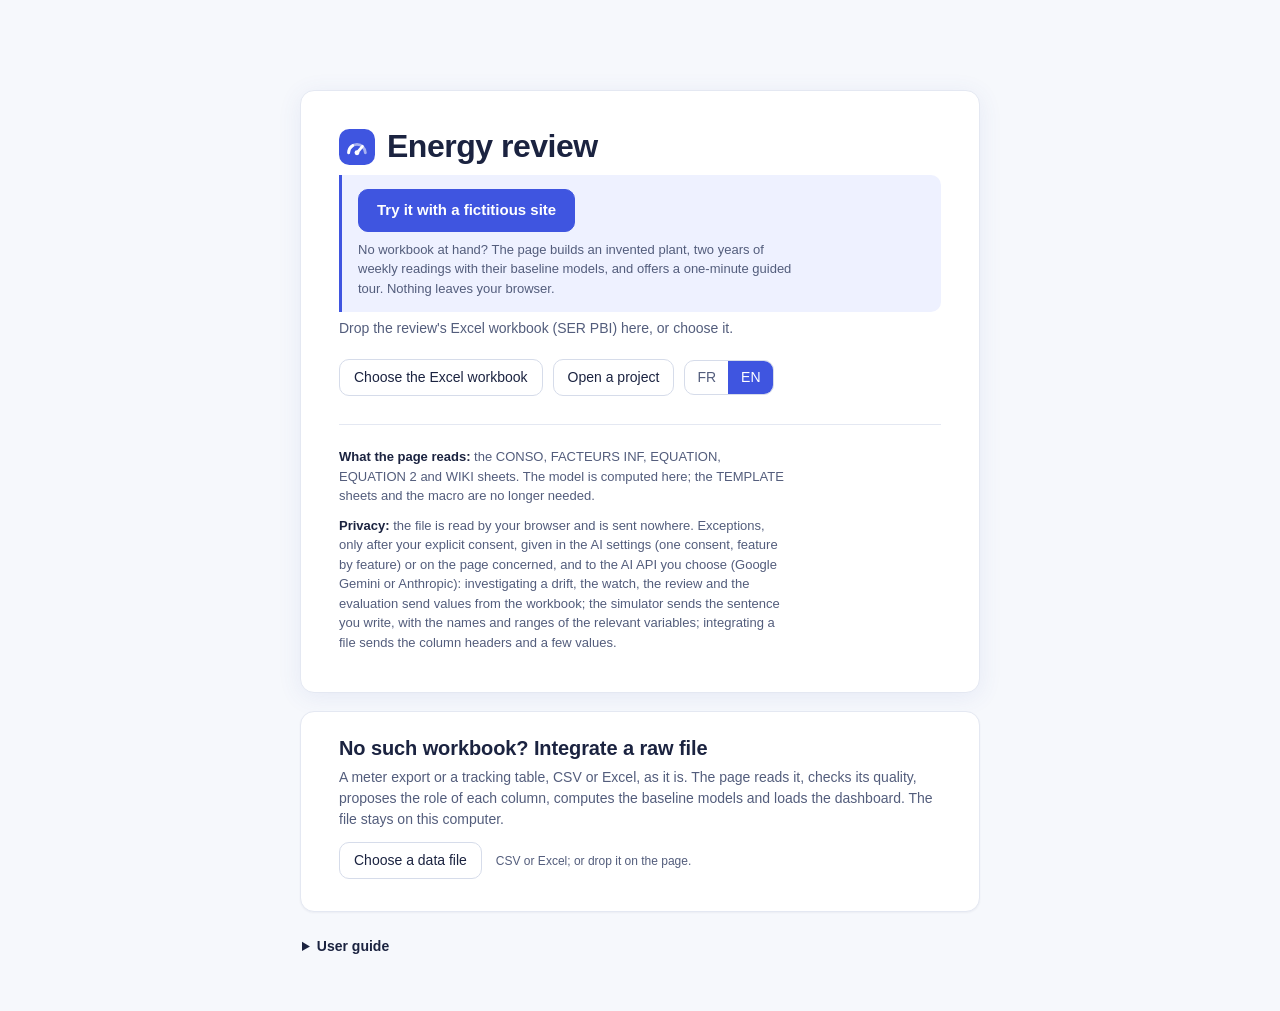
